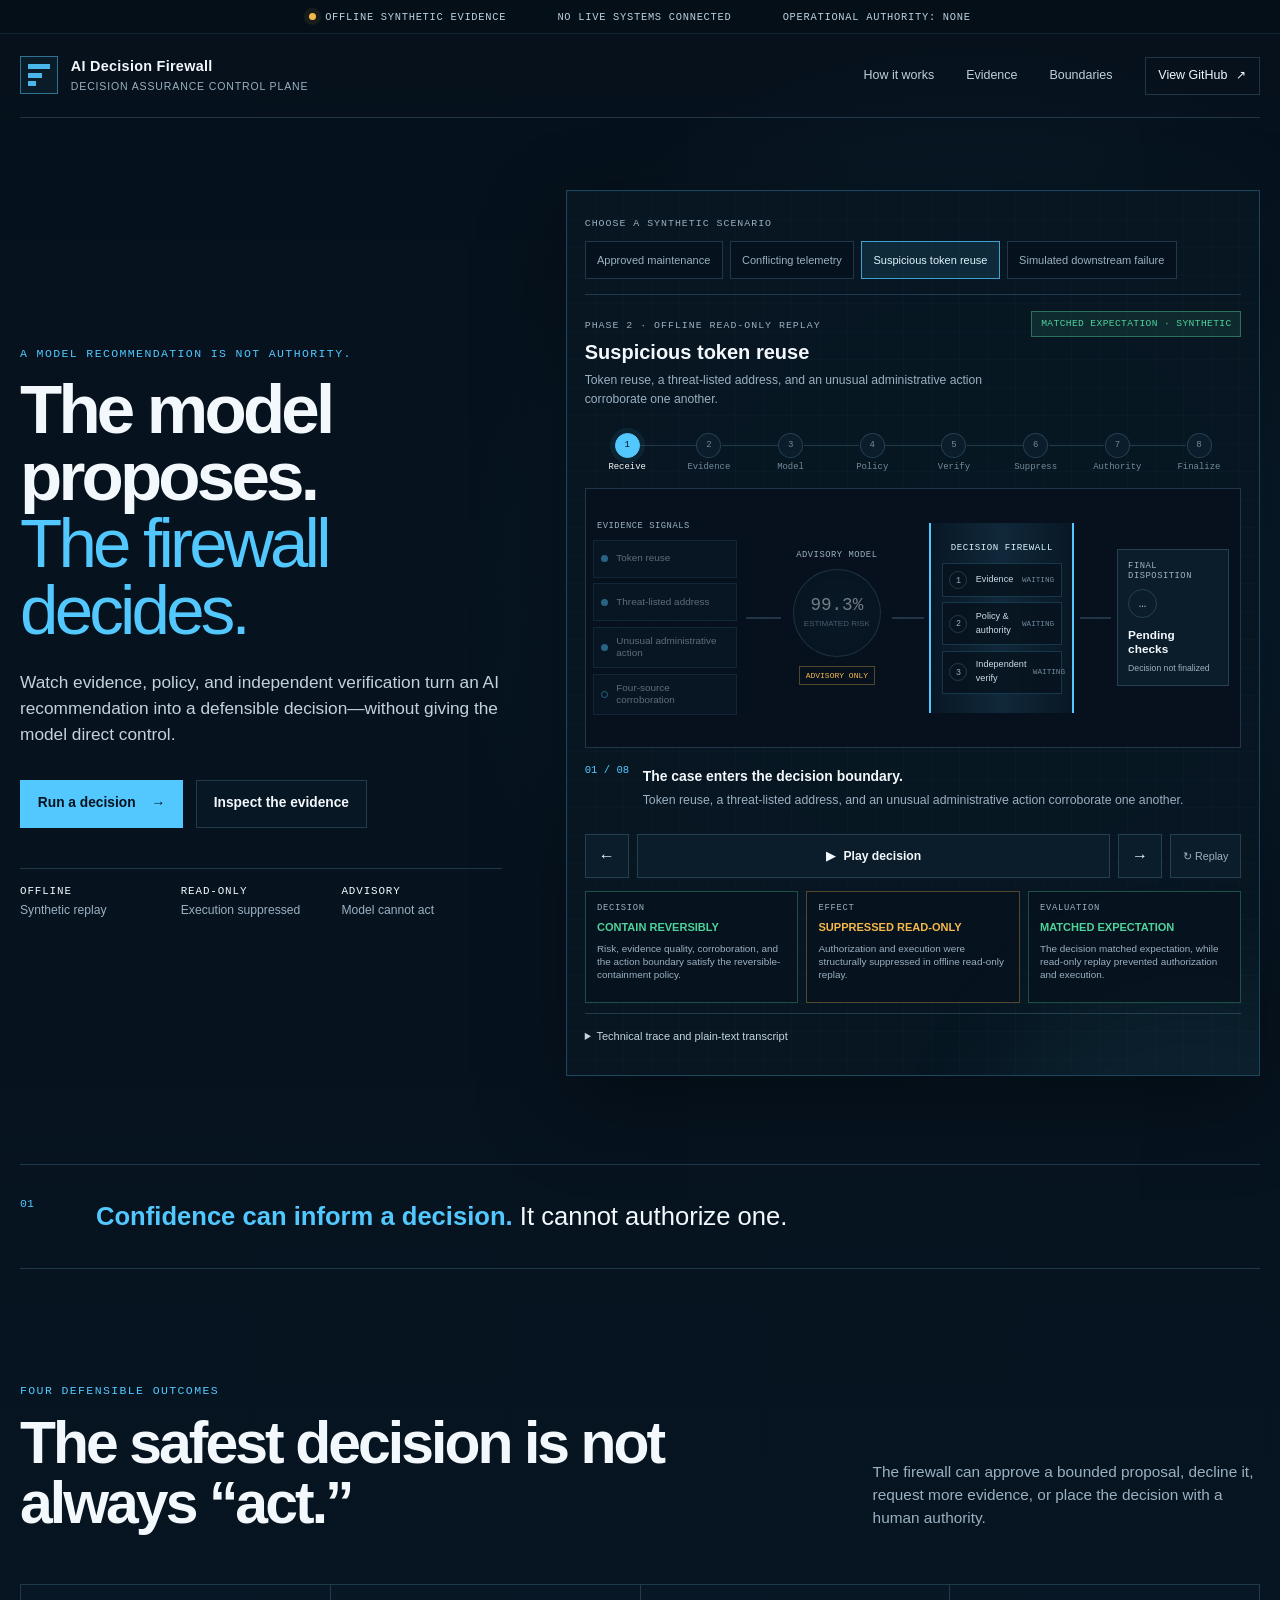
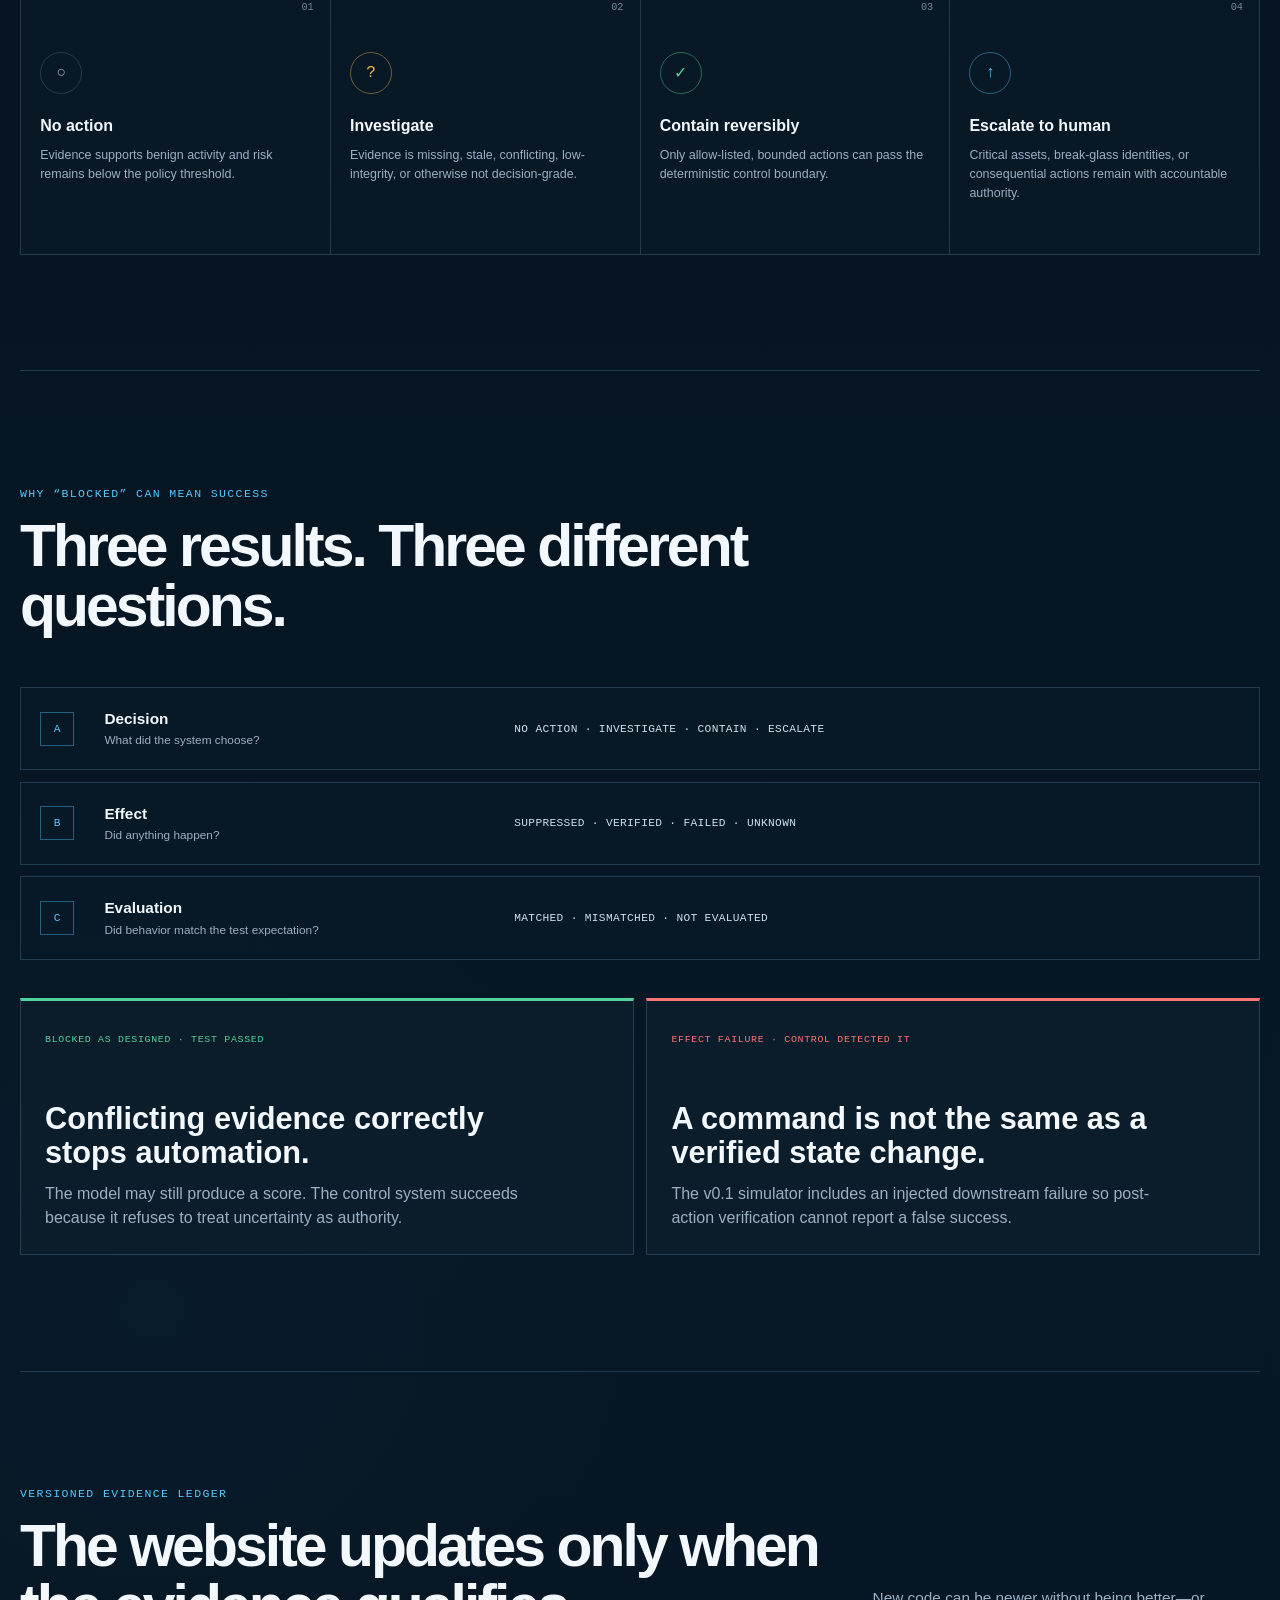
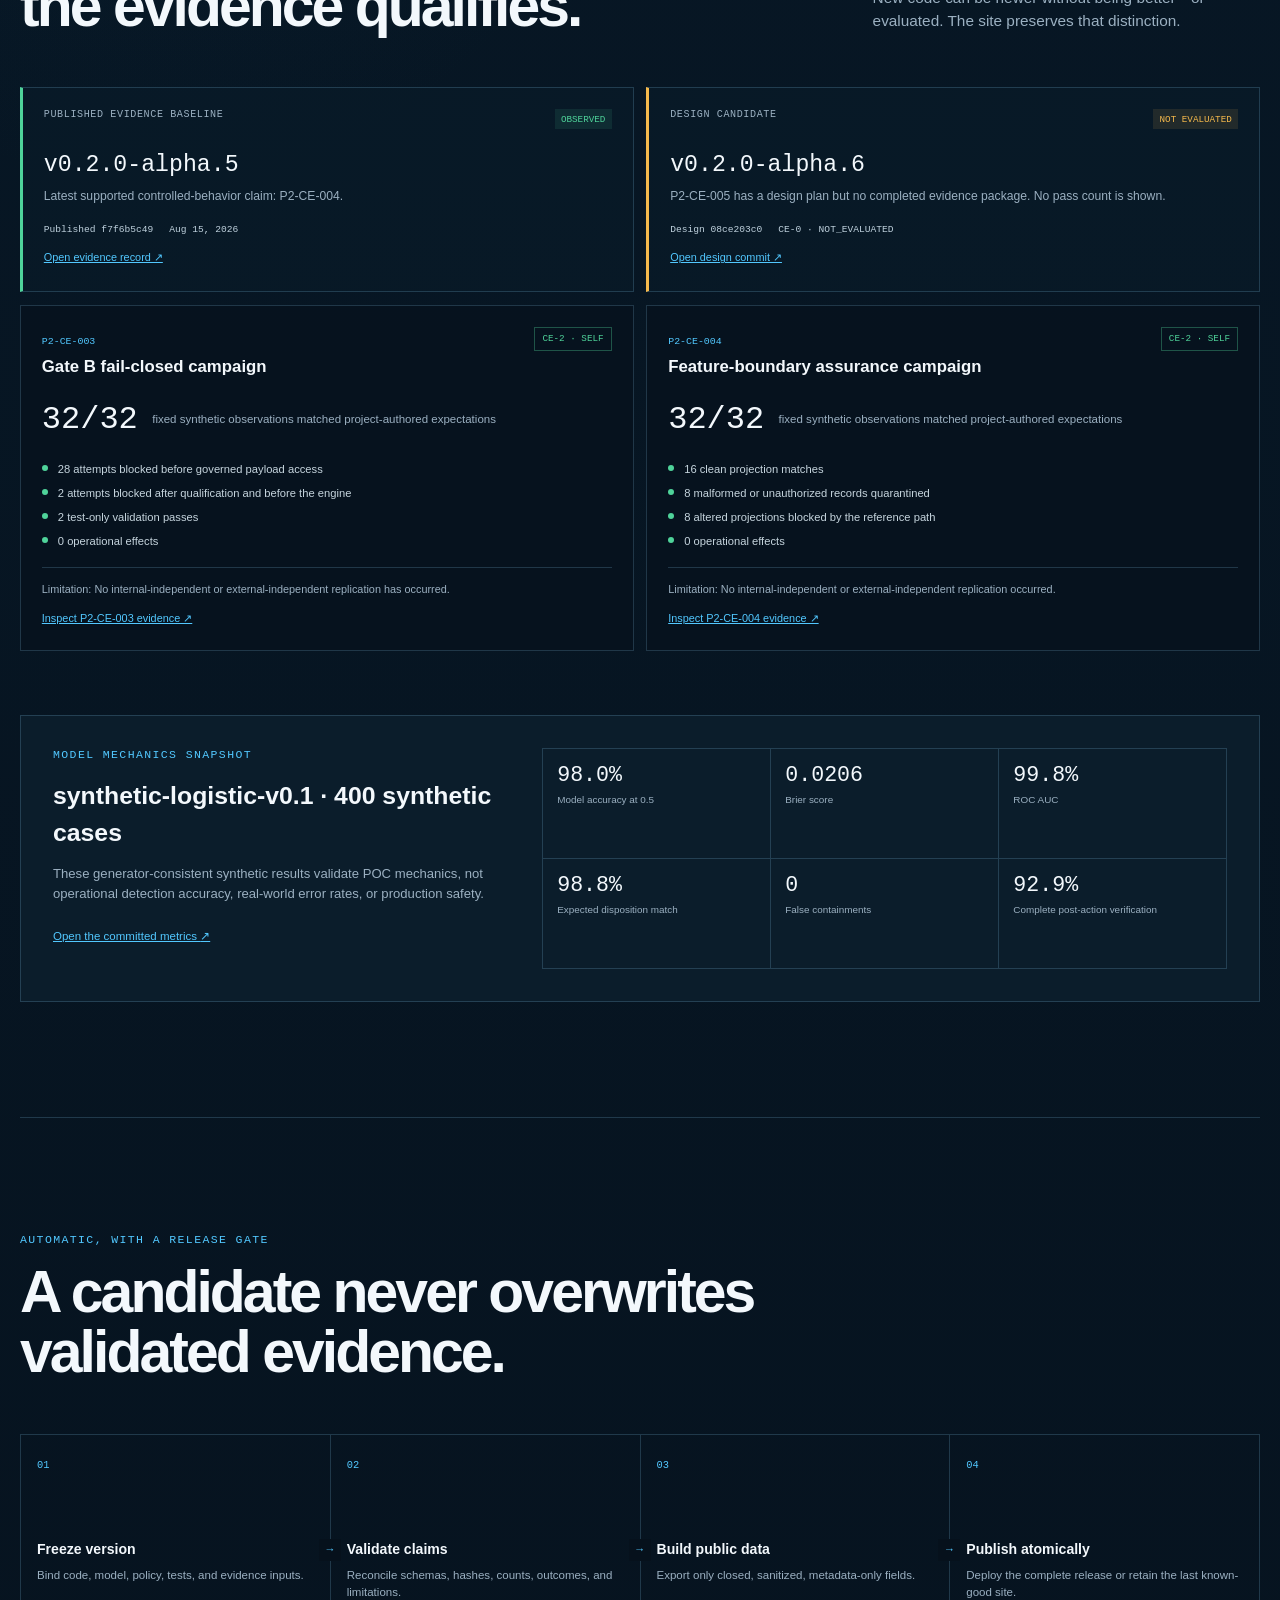
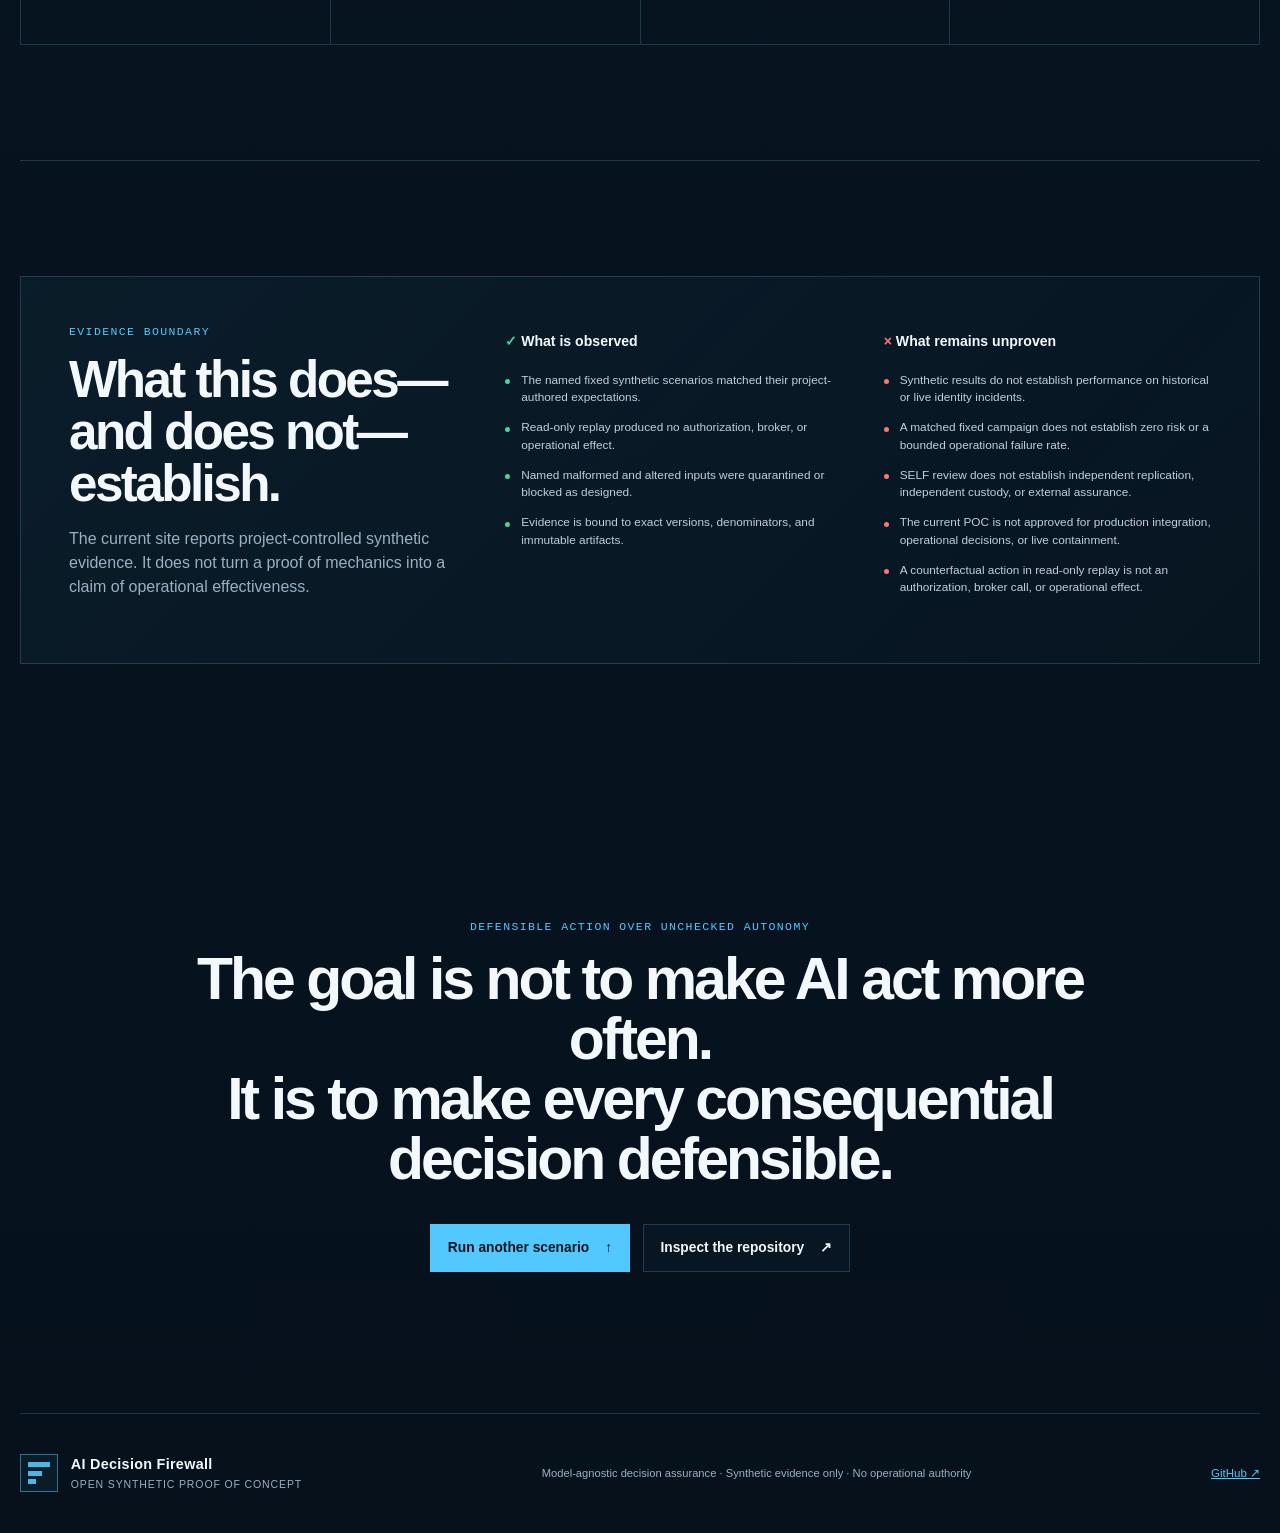
==== site/index.html @ a55b3681 "Deploy evidence-gated decision website" ====
<!doctype html>
<html lang="en">
  <head>
    <meta charset="utf-8" />
    <meta name="viewport" content="width=device-width, initial-scale=1" />
    <meta name="theme-color" content="#06111c" />
    <meta name="referrer" content="no-referrer" />
    <meta
      http-equiv="Content-Security-Policy"
      content="default-src 'self'; base-uri 'none'; connect-src 'self'; font-src 'self'; form-action 'none'; img-src 'self' data:; object-src 'none'; script-src 'self'; style-src 'self'"
    />
    <meta
      name="description"
      content="Watch the AI Decision Firewall turn advisory model output into evidence-bound, policy-controlled decisions."
    />
    <meta property="og:type" content="website" />
    <meta property="og:site_name" content="AI Decision Firewall" />
    <meta property="og:title" content="AI Decision Firewall — The model proposes. The firewall decides." />
    <meta
      property="og:description"
      content="An evidence-driven demonstration of decision assurance, abstention, authorization boundaries, and verified effects."
    />
    <meta property="og:image" content="https://redxking.github.io/ai-decision-firewall/assets/og.png" />
    <meta property="og:image:alt" content="AI Decision Firewall evidence paths passing through a three-layer decision checkpoint" />
    <meta name="twitter:card" content="summary_large_image" />
    <meta name="twitter:title" content="AI Decision Firewall — The model proposes. The firewall decides." />
    <meta
      name="twitter:description"
      content="See why a confident recommendation is not the same as authorized, verified action."
    />
    <meta name="twitter:image" content="https://redxking.github.io/ai-decision-firewall/assets/og.png" />
    <title>AI Decision Firewall — Decision assurance, made visible</title>
    <link rel="icon" href="data:image/svg+xml,%3Csvg xmlns='http://www.w3.org/2000/svg' viewBox='0 0 64 64'%3E%3Crect width='64' height='64' rx='8' fill='%2306111c'/%3E%3Cpath d='M16 16h32v7H16zm0 13h24v7H16zm0 13h15v7H16z' fill='%2352c8ff'/%3E%3C/svg%3E" />
    <link rel="stylesheet" href="./styles.css" />
    <script src="./app.js" defer></script>
  </head>
  <body>
    <a class="skip-link" href="#decision-demo">Skip to the decision demonstration</a>

    <div class="scope-strip" role="note">
      <span><i aria-hidden="true"></i> Offline synthetic evidence</span>
      <span>No live systems connected</span>
      <span>Operational authority: none</span>
    </div>

    <header class="site-header">
      <a class="brand" href="#top" aria-label="AI Decision Firewall home">
        <span class="brand-mark" aria-hidden="true"><i></i><i></i><i></i></span>
        <span><strong>AI Decision Firewall</strong><small>Decision assurance control plane</small></span>
      </a>
      <nav aria-label="Primary navigation">
        <a href="#how-it-works">How it works</a>
        <a href="#evidence">Evidence</a>
        <a href="#boundaries">Boundaries</a>
        <a class="nav-github" href="https://github.com/redxking/ai-decision-firewall">View GitHub <span aria-hidden="true">↗</span></a>
      </nav>
    </header>

    <main id="top">
      <section class="hero" aria-labelledby="hero-title">
        <div class="hero-copy">
          <p class="eyebrow">A model recommendation is not authority.</p>
          <h1 id="hero-title">The model proposes.<br /><em>The firewall decides.</em></h1>
          <p class="hero-lede">
            Watch evidence, policy, and independent verification turn an AI recommendation into a
            defensible decision—without giving the model direct control.
          </p>
          <div class="hero-actions">
            <a class="button button-primary" href="#decision-demo">Run a decision <span aria-hidden="true">→</span></a>
            <a class="button button-secondary" href="#evidence">Inspect the evidence</a>
          </div>
          <ul class="boundary-list" aria-label="Current system boundary">
            <li><strong>Offline</strong><span>Synthetic replay</span></li>
            <li><strong>Read-only</strong><span>Execution suppressed</span></li>
            <li><strong>Advisory</strong><span>Model cannot act</span></li>
          </ul>
        </div>

        <div class="player-shell" id="decision-demo" aria-labelledby="player-title" tabindex="-1">
          <div class="player-loading" data-player-loading>
            <span aria-hidden="true"></span>
            <p>Loading the validated public evidence bundle…</p>
          </div>
          <div class="player-content" data-player-content hidden>
            <div class="scenario-selector-wrap">
              <span class="micro-label">Choose a synthetic scenario</span>
              <div class="scenario-selector" data-scenario-selector role="radiogroup" aria-label="Synthetic scenarios"></div>
            </div>

            <div class="player-topline">
              <div>
                <span class="micro-label" data-scenario-phase></span>
                <h2 id="player-title" data-scenario-title></h2>
                <p data-scenario-summary></p>
              </div>
              <span class="status-chip" data-scenario-status></span>
            </div>

            <div class="stage-rail" data-stage-rail aria-label="Decision stages"></div>

            <div class="decision-scene" data-decision-scene>
              <div class="scene-column evidence-column">
                <span class="scene-heading">Evidence signals</span>
                <div class="signal-stack" data-signal-stack></div>
              </div>

              <div class="flow-line" aria-hidden="true"><span></span></div>

              <div class="scene-column model-column">
                <span class="scene-heading">Advisory model</span>
                <div class="risk-dial" data-risk-dial>
                  <strong data-risk-value>—</strong>
                  <span>Estimated risk</span>
                </div>
                <span class="advisory-tag">Advisory only</span>
              </div>

              <div class="flow-line gate-line" aria-hidden="true"><span></span></div>

              <div class="firewall-gate" aria-label="Decision firewall checkpoint">
                <span class="gate-title">Decision firewall</span>
                <div data-gate="evidence"><i aria-hidden="true">1</i><span>Evidence</span><b>Waiting</b></div>
                <div data-gate="policy"><i aria-hidden="true">2</i><span>Policy &amp; authority</span><b>Waiting</b></div>
                <div data-gate="verify"><i aria-hidden="true">3</i><span>Independent verify</span><b>Waiting</b></div>
              </div>

              <div class="flow-line outcome-line" aria-hidden="true"><span></span></div>

              <div class="scene-column outcome-column">
                <span class="scene-heading">Final disposition</span>
                <span class="outcome-symbol" data-outcome-symbol aria-hidden="true">…</span>
                <strong data-outcome-label>Pending checks</strong>
                <small data-outcome-mode>Decision not finalized</small>
              </div>
            </div>

            <div class="narration" aria-live="polite" aria-atomic="true">
              <span class="narration-step" data-narration-step></span>
              <div>
                <strong data-narration-title></strong>
                <p data-narration-body></p>
              </div>
            </div>

            <div class="player-controls">
              <button type="button" class="icon-button" data-action="previous" aria-label="Previous step">←</button>
              <button type="button" class="play-button" data-action="play" aria-pressed="false">
                <span data-play-icon aria-hidden="true">▶</span><span data-play-label>Play decision</span>
              </button>
              <button type="button" class="icon-button" data-action="next" aria-label="Next step">→</button>
              <button type="button" class="replay-button" data-action="replay">↻ Replay</button>
            </div>

            <div class="result-triad" aria-label="Decision, effect, and evaluation results">
              <article data-result="decision"><span>Decision</span><strong></strong><p></p></article>
              <article data-result="effect"><span>Effect</span><strong></strong><p></p></article>
              <article data-result="evaluation"><span>Evaluation</span><strong></strong><p></p></article>
            </div>

            <details class="technical-trace">
              <summary>Technical trace and plain-text transcript</summary>
              <div class="trace-grid">
                <div>
                  <span class="micro-label">Policy rule</span>
                  <code data-policy-rule></code>
                  <span class="micro-label trace-label">Proposed actions</span>
                  <p data-counterfactual-actions></p>
                </div>
                <div>
                  <span class="micro-label">Evidence source</span>
                  <a data-scenario-source href="">Open immutable artifact <span aria-hidden="true">↗</span></a>
                  <span class="micro-label trace-label">Execution boundary</span>
                  <p data-execution-boundary></p>
                </div>
              </div>
              <ol class="transcript" data-transcript></ol>
            </details>
          </div>
        </div>
      </section>

      <section class="principle" aria-label="Core operating principle">
        <span>01</span>
        <p><strong>Confidence can inform a decision.</strong> It cannot authorize one.</p>
      </section>

      <section class="section outcomes-section" id="how-it-works" aria-labelledby="outcomes-title">
        <div class="section-heading">
          <div>
            <p class="eyebrow">Four defensible outcomes</p>
            <h2 id="outcomes-title">The safest decision is not always “act.”</h2>
          </div>
          <p>The firewall can approve a bounded proposal, decline it, request more evidence, or place the decision with a human authority.</p>
        </div>
        <div class="outcome-grid">
          <article><span class="card-index">01</span><i class="outcome-card-icon" aria-hidden="true">○</i><h3>No action</h3><p>Evidence supports benign activity and risk remains below the policy threshold.</p></article>
          <article><span class="card-index">02</span><i class="outcome-card-icon icon-investigate" aria-hidden="true">?</i><h3>Investigate</h3><p>Evidence is missing, stale, conflicting, low-integrity, or otherwise not decision-grade.</p></article>
          <article><span class="card-index">03</span><i class="outcome-card-icon icon-contain" aria-hidden="true">✓</i><h3>Contain reversibly</h3><p>Only allow-listed, bounded actions can pass the deterministic control boundary.</p></article>
          <article><span class="card-index">04</span><i class="outcome-card-icon icon-escalate" aria-hidden="true">↑</i><h3>Escalate to human</h3><p>Critical assets, break-glass identities, or consequential actions remain with accountable authority.</p></article>
        </div>
      </section>

      <section class="section semantics-section" aria-labelledby="semantics-title">
        <div class="section-heading compact">
          <div>
            <p class="eyebrow">Why “blocked” can mean success</p>
            <h2 id="semantics-title">Three results. Three different questions.</h2>
          </div>
        </div>
        <div class="semantics-grid">
          <article class="semantic-card">
            <span class="semantic-number">A</span>
            <div><h3>Decision</h3><p>What did the system choose?</p></div>
            <strong>No action · Investigate · Contain · Escalate</strong>
          </article>
          <article class="semantic-card">
            <span class="semantic-number">B</span>
            <div><h3>Effect</h3><p>Did anything happen?</p></div>
            <strong>Suppressed · Verified · Failed · Unknown</strong>
          </article>
          <article class="semantic-card">
            <span class="semantic-number">C</span>
            <div><h3>Evaluation</h3><p>Did behavior match the test expectation?</p></div>
            <strong>Matched · Mismatched · Not evaluated</strong>
          </article>
        </div>
        <div class="contrast-grid">
          <article class="contrast-card safe">
            <span class="contrast-label">Blocked as designed · Test passed</span>
            <h3>Conflicting evidence correctly stops automation.</h3>
            <p>The model may still produce a score. The control system succeeds because it refuses to treat uncertainty as authority.</p>
          </article>
          <article class="contrast-card failed">
            <span class="contrast-label">Effect failure · Control detected it</span>
            <h3>A command is not the same as a verified state change.</h3>
            <p>The v0.1 simulator includes an injected downstream failure so post-action verification cannot report a false success.</p>
          </article>
        </div>
      </section>

      <section class="section evidence-section" id="evidence" aria-labelledby="evidence-title">
        <div class="section-heading">
          <div>
            <p class="eyebrow">Versioned evidence ledger</p>
            <h2 id="evidence-title">The website updates only when the evidence qualifies.</h2>
          </div>
          <p>New code can be newer without being better—or evaluated. The site preserves that distinction.</p>
        </div>

        <div class="version-ledger" data-version-ledger aria-live="polite"></div>
        <div class="claim-grid" data-claim-grid></div>

        <div class="model-snapshot" data-model-snapshot>
          <div class="snapshot-copy">
            <p class="eyebrow">Model mechanics snapshot</p>
            <h3 data-model-label></h3>
            <p data-model-interpretation></p>
            <a data-model-source href="">Open the committed metrics <span aria-hidden="true">↗</span></a>
          </div>
          <div class="metric-grid" data-metric-grid></div>
        </div>
      </section>

      <section class="section release-section" aria-labelledby="release-title">
        <div class="section-heading compact">
          <div>
            <p class="eyebrow">Automatic, with a release gate</p>
            <h2 id="release-title">A candidate never overwrites validated evidence.</h2>
          </div>
        </div>
        <ol class="release-flow">
          <li><span>01</span><strong>Freeze version</strong><p>Bind code, model, policy, tests, and evidence inputs.</p></li>
          <li><span>02</span><strong>Validate claims</strong><p>Reconcile schemas, hashes, counts, outcomes, and limitations.</p></li>
          <li><span>03</span><strong>Build public data</strong><p>Export only closed, sanitized, metadata-only fields.</p></li>
          <li><span>04</span><strong>Publish atomically</strong><p>Deploy the complete release or retain the last known-good site.</p></li>
        </ol>
      </section>

      <section class="section boundary-section" id="boundaries" aria-labelledby="boundaries-title">
        <div class="boundary-panel">
          <div>
            <p class="eyebrow">Evidence boundary</p>
            <h2 id="boundaries-title">What this does—and does not—establish.</h2>
            <p class="boundary-intro">The current site reports project-controlled synthetic evidence. It does not turn a proof of mechanics into a claim of operational effectiveness.</p>
          </div>
          <div class="proves-column">
            <h3><span aria-hidden="true">✓</span> What is observed</h3>
            <ul>
              <li>The named fixed synthetic scenarios matched their project-authored expectations.</li>
              <li>Read-only replay produced no authorization, broker, or operational effect.</li>
              <li>Named malformed and altered inputs were quarantined or blocked as designed.</li>
              <li>Evidence is bound to exact versions, denominators, and immutable artifacts.</li>
            </ul>
          </div>
          <div class="not-proves-column">
            <h3><span aria-hidden="true">×</span> What remains unproven</h3>
            <ul data-non-inferences></ul>
          </div>
        </div>
      </section>

      <section class="closing-section" aria-labelledby="closing-title">
        <p class="eyebrow">Defensible action over unchecked autonomy</p>
        <h2 id="closing-title">The goal is not to make AI act more often.<br />It is to make every consequential decision defensible.</h2>
        <div>
          <a class="button button-primary" href="#decision-demo">Run another scenario <span aria-hidden="true">↑</span></a>
          <a class="button button-secondary" href="https://github.com/redxking/ai-decision-firewall">Inspect the repository <span aria-hidden="true">↗</span></a>
        </div>
      </section>
    </main>

    <footer>
      <a class="brand footer-brand" href="#top">
        <span class="brand-mark" aria-hidden="true"><i></i><i></i><i></i></span>
        <span><strong>AI Decision Firewall</strong><small>Open synthetic proof of concept</small></span>
      </a>
      <p>Model-agnostic decision assurance · Synthetic evidence only · No operational authority</p>
      <a href="https://github.com/redxking/ai-decision-firewall">GitHub <span aria-hidden="true">↗</span></a>
    </footer>
  </body>
</html>
---- site/styles.css ----
:root {
  color-scheme: dark;
  --bg: #06111c;
  --bg-deep: #030b12;
  --surface: #0b1d2b;
  --surface-2: #0e2435;
  --raised: #102a3e;
  --text: #f3f8fc;
  --muted: #9bb0c1;
  --muted-2: #71899b;
  --cyan: #52c8ff;
  --cyan-soft: rgba(82, 200, 255, 0.1);
  --green: #4fd39a;
  --green-soft: rgba(79, 211, 154, 0.1);
  --amber: #f5b94c;
  --amber-soft: rgba(245, 185, 76, 0.11);
  --red: #ff7474;
  --red-soft: rgba(255, 116, 116, 0.1);
  --line: rgba(122, 188, 224, 0.22);
  --line-strong: rgba(122, 188, 224, 0.38);
  --sans: Inter, ui-sans-serif, -apple-system, BlinkMacSystemFont, "Segoe UI", sans-serif;
  --mono: "SFMono-Regular", Consolas, "Liberation Mono", monospace;
  --content: min(1240px, calc(100% - 2.5rem));
}

* { box-sizing: border-box; }
html { scroll-behavior: smooth; }
body {
  margin: 0;
  min-width: 320px;
  color: var(--text);
  background:
    radial-gradient(circle at 76% 9%, rgba(35, 139, 189, 0.16), transparent 33rem),
    radial-gradient(circle at 12% 46%, rgba(18, 75, 105, 0.08), transparent 30rem),
    linear-gradient(180deg, #06111c 0%, #071725 44%, #06111c 100%);
  font-family: var(--sans);
  line-height: 1.5;
  -webkit-font-smoothing: antialiased;
}
a { color: inherit; }
button, a { -webkit-tap-highlight-color: transparent; }
button { font: inherit; }
[hidden] { display: none !important; }

.skip-link {
  position: fixed;
  left: 1rem;
  top: -5rem;
  z-index: 100;
  padding: 0.8rem 1rem;
  color: var(--bg);
  background: var(--text);
}
.skip-link:focus { top: 1rem; }

.scope-strip {
  min-height: 34px;
  display: flex;
  align-items: center;
  justify-content: center;
  gap: clamp(1rem, 4vw, 3.5rem);
  padding: 0.45rem 1rem;
  color: #bad0df;
  border-bottom: 1px solid rgba(82, 200, 255, 0.13);
  background: rgba(4, 15, 24, 0.82);
  font: 0.65rem var(--mono);
  letter-spacing: 0.07em;
  text-transform: uppercase;
}
.scope-strip span { display: inline-flex; align-items: center; gap: 0.55rem; }
.scope-strip i {
  width: 7px;
  height: 7px;
  border-radius: 50%;
  background: var(--amber);
  box-shadow: 0 0 0 5px rgba(245, 185, 76, 0.08);
}

.site-header {
  width: var(--content);
  min-height: 84px;
  margin: 0 auto;
  display: flex;
  align-items: center;
  justify-content: space-between;
  gap: 2rem;
  border-bottom: 1px solid var(--line);
}
.brand { display: inline-flex; align-items: center; gap: 0.8rem; text-decoration: none; }
.brand-mark {
  width: 38px;
  height: 38px;
  display: grid;
  gap: 3px;
  padding: 7px;
  border: 1px solid rgba(82, 200, 255, 0.5);
  background: rgba(82, 200, 255, 0.06);
}
.brand-mark i { display: block; height: 5px; background: var(--cyan); opacity: 0.9; }
.brand-mark i:nth-child(2) { width: 65%; }
.brand-mark i:nth-child(3) { width: 38%; }
.brand strong, .brand small { display: block; }
.brand strong { font-size: 0.9rem; letter-spacing: 0.02em; }
.brand small {
  margin-top: 0.1rem;
  color: var(--muted);
  font-size: 0.66rem;
  letter-spacing: 0.08em;
  text-transform: uppercase;
}
.site-header nav { display: flex; align-items: center; gap: clamp(1rem, 2.5vw, 2rem); }
.site-header nav a {
  color: #bfd0db;
  font-size: 0.78rem;
  text-decoration: none;
  transition: color 160ms ease;
}
.site-header nav a:hover { color: var(--text); }
.site-header .nav-github {
  min-height: 38px;
  display: inline-flex;
  align-items: center;
  gap: 0.55rem;
  padding: 0 0.8rem;
  color: var(--text);
  border: 1px solid var(--line);
}

.hero {
  width: var(--content);
  min-height: calc(100vh - 118px);
  margin: 0 auto;
  display: grid;
  grid-template-columns: minmax(360px, 0.82fr) minmax(610px, 1.18fr);
  gap: clamp(2.5rem, 5vw, 6rem);
  align-items: center;
  padding: 4.5rem 0 5.5rem;
}
.hero-copy { position: relative; z-index: 2; }
.eyebrow {
  margin: 0 0 1rem;
  color: var(--cyan);
  font: 0.72rem var(--mono);
  letter-spacing: 0.12em;
  text-transform: uppercase;
}
h1 {
  max-width: 760px;
  margin: 0;
  font-size: clamp(3rem, 5.4vw, 5.55rem);
  font-weight: 650;
  letter-spacing: -0.055em;
  line-height: 0.97;
}
h1 em { color: var(--cyan); font-style: normal; font-weight: 500; }
.hero-lede {
  max-width: 610px;
  margin: 1.6rem 0 0;
  color: #c4d2dc;
  font-size: clamp(1rem, 1.35vw, 1.2rem);
}
.hero-actions { display: flex; flex-wrap: wrap; gap: 0.8rem; margin: 2rem 0 2.5rem; }
.button {
  min-height: 48px;
  display: inline-flex;
  align-items: center;
  justify-content: center;
  gap: 1rem;
  padding: 0.8rem 1.05rem;
  border: 1px solid transparent;
  font-size: 0.86rem;
  font-weight: 750;
  text-decoration: none;
  transition: background 160ms ease, border-color 160ms ease, transform 160ms ease;
}
.button:hover { transform: translateY(-1px); }
.button-primary { color: #04131e; background: var(--cyan); }
.button-primary:hover { background: #8ad9ff; }
.button-secondary { border-color: var(--line); background: rgba(11, 29, 43, 0.5); }
.button-secondary:hover { border-color: rgba(82, 200, 255, 0.55); }
.boundary-list {
  max-width: 610px;
  display: grid;
  grid-template-columns: repeat(3, 1fr);
  margin: 0;
  padding: 0;
  list-style: none;
  border-top: 1px solid var(--line);
}
.boundary-list li { padding: 1rem 1rem 0 0; }
.boundary-list strong, .boundary-list span { display: block; }
.boundary-list strong {
  color: var(--text);
  font: 0.68rem var(--mono);
  letter-spacing: 0.08em;
  text-transform: uppercase;
}
.boundary-list span { margin-top: 0.25rem; color: var(--muted); font-size: 0.76rem; }

.player-shell {
  position: relative;
  min-width: 0;
  padding: 1.1rem;
  overflow: hidden;
  border: 1px solid rgba(82, 200, 255, 0.27);
  background: rgba(7, 22, 34, 0.91);
  box-shadow: 0 28px 80px rgba(0, 0, 0, 0.38);
}
.player-shell::before {
  content: "";
  position: absolute;
  inset: 0;
  pointer-events: none;
  background:
    linear-gradient(rgba(82, 200, 255, 0.025) 1px, transparent 1px),
    linear-gradient(90deg, rgba(82, 200, 255, 0.025) 1px, transparent 1px);
  background-size: 28px 28px;
}
.player-shell::after {
  content: "";
  position: absolute;
  right: -20%;
  bottom: -35%;
  width: 60%;
  aspect-ratio: 1;
  pointer-events: none;
  border-radius: 50%;
  background: rgba(82, 200, 255, 0.06);
  filter: blur(55px);
}
.player-loading, .player-content { position: relative; z-index: 1; }
.player-loading { min-height: 620px; display: grid; place-items: center; align-content: center; gap: 1rem; color: var(--muted); }
.player-loading span {
  width: 44px;
  height: 44px;
  border: 2px solid var(--line);
  border-top-color: var(--cyan);
  border-radius: 50%;
  animation: spin 850ms linear infinite;
}
.player-loading.is-error { color: #ffd3d3; }
.player-loading.is-error span { border-color: var(--red); animation: none; }
@keyframes spin { to { transform: rotate(360deg); } }

.scenario-selector-wrap { padding-bottom: 0.9rem; border-bottom: 1px solid var(--line); }
.micro-label {
  color: var(--muted);
  font: 0.62rem var(--mono);
  letter-spacing: 0.1em;
  text-transform: uppercase;
}
.scenario-selector {
  display: flex;
  gap: 0.45rem;
  margin-top: 0.55rem;
  overflow-x: auto;
  scrollbar-color: var(--line-strong) transparent;
}
.scenario-selector button {
  min-height: 38px;
  flex: 0 0 auto;
  padding: 0.55rem 0.7rem;
  color: var(--muted);
  border: 1px solid var(--line);
  background: rgba(6, 17, 28, 0.66);
  font-size: 0.69rem;
  cursor: pointer;
}
.scenario-selector button[aria-checked="true"] {
  color: #dff5ff;
  border-color: rgba(82, 200, 255, 0.75);
  background: var(--cyan-soft);
}
.player-topline {
  display: flex;
  justify-content: space-between;
  gap: 1.2rem;
  align-items: flex-start;
  padding: 1rem 0 0.8rem;
}
.player-topline h2 { margin: 0.12rem 0 0; font-size: 1.25rem; }
.player-topline p { max-width: 470px; margin: 0.3rem 0 0; color: var(--muted); font-size: 0.76rem; }
.status-chip {
  flex: 0 0 auto;
  padding: 0.4rem 0.55rem;
  border: 1px solid;
  font: 0.6rem var(--mono);
  letter-spacing: 0.04em;
  text-transform: uppercase;
  white-space: nowrap;
}
.status-chip.status-observed { color: var(--green); border-color: rgba(79, 211, 154, 0.42); background: var(--green-soft); }
.status-chip.status-failure { color: var(--red); border-color: rgba(255, 116, 116, 0.42); background: var(--red-soft); }

.stage-rail {
  display: flex;
  align-items: flex-start;
  gap: 0;
  padding: 0.75rem 0.1rem 1rem;
  overflow-x: auto;
}
.stage-rail button {
  position: relative;
  min-width: 52px;
  flex: 1 0 52px;
  display: grid;
  place-items: center;
  gap: 0.25rem;
  padding: 0;
  color: var(--muted-2);
  border: 0;
  background: transparent;
  font: 0.56rem var(--mono);
  cursor: pointer;
}
.stage-rail button:not(:last-child)::after {
  content: "";
  position: absolute;
  left: calc(50% + 13px);
  right: calc(-50% + 13px);
  top: 12px;
  height: 1px;
  background: var(--line);
}
.stage-rail button i {
  position: relative;
  z-index: 1;
  width: 25px;
  height: 25px;
  display: grid;
  place-items: center;
  border: 1px solid var(--line);
  border-radius: 50%;
  background: var(--surface);
  font-style: normal;
}
.stage-rail button.is-complete { color: var(--green); }
.stage-rail button.is-complete i { border-color: var(--green); }
.stage-rail button.is-complete:not(:last-child)::after { background: rgba(79, 211, 154, 0.56); }
.stage-rail button.is-active { color: var(--text); }
.stage-rail button.is-active i {
  color: #04131e;
  border-color: var(--cyan);
  background: var(--cyan);
  box-shadow: 0 0 0 5px rgba(82, 200, 255, 0.08);
}
.stage-rail button span { max-width: 70px; overflow: hidden; text-overflow: ellipsis; white-space: nowrap; }

.decision-scene {
  min-height: 260px;
  display: grid;
  grid-template-columns: minmax(115px, 1.15fr) 0.28fr minmax(90px, 0.8fr) 0.25fr minmax(145px, 1.05fr) 0.25fr minmax(100px, 0.9fr);
  gap: 0.35rem;
  align-items: center;
  padding: 1rem 0.7rem;
  border: 1px solid var(--line);
  background: rgba(6, 17, 28, 0.76);
}
.scene-column { min-width: 0; }
.scene-heading {
  display: block;
  margin-bottom: 0.55rem;
  color: var(--muted);
  font: 0.55rem var(--mono);
  letter-spacing: 0.06em;
  text-transform: uppercase;
}
.signal-stack { display: grid; gap: 0.35rem; }
.signal-card {
  min-height: 38px;
  display: grid;
  grid-template-columns: 8px 1fr;
  gap: 0.45rem;
  align-items: center;
  padding: 0.45rem;
  border: 1px solid var(--line);
  background: var(--surface);
  color: #cbd9e2;
  font-size: 0.62rem;
  line-height: 1.25;
  transition: opacity 220ms ease, transform 220ms ease, border-color 220ms ease;
}
.signal-card i { width: 7px; height: 7px; display: block; border-radius: 50%; background: var(--cyan); }
.signal-card[data-stance="BENIGN"] i { background: var(--green); }
.signal-card[data-stance="CONFLICTING"] i { background: var(--amber); }
.signal-card[data-stance="CONTROL"] i { border: 1px solid var(--cyan); background: transparent; }
.decision-scene:not(.stage-evidence):not(.stage-model):not(.stage-policy):not(.stage-verify):not(.stage-result) .signal-card { opacity: 0.45; transform: translateX(-4px); }
.decision-scene.stage-evidence .signal-card,
.decision-scene.stage-model .signal-card,
.decision-scene.stage-policy .signal-card,
.decision-scene.stage-verify .signal-card,
.decision-scene.stage-result .signal-card { border-color: rgba(82, 200, 255, 0.38); }

.flow-line { height: 2px; overflow: hidden; background: var(--line); }
.flow-line span { display: block; width: 38%; height: 100%; background: var(--cyan); box-shadow: 0 0 10px var(--cyan); opacity: 0; }
.decision-scene.stage-evidence .flow-line:first-of-type span,
.decision-scene.stage-model .flow-line:first-of-type span,
.decision-scene.stage-policy .flow-line:first-of-type span,
.decision-scene.stage-verify .flow-line:first-of-type span,
.decision-scene.stage-result .flow-line:first-of-type span { opacity: 1; animation: signal 1.5s ease-in-out infinite; }
.decision-scene.stage-policy .gate-line span,
.decision-scene.stage-verify .gate-line span,
.decision-scene.stage-result .gate-line span { opacity: 1; animation: signal 1.5s ease-in-out infinite; }
.decision-scene.stage-result:not(.effect-failed) .outcome-line span { opacity: 1; animation: signal 1.5s ease-in-out infinite; background: var(--green); }
.decision-scene.effect-failed .outcome-line span { opacity: 1; background: var(--red); animation: none; }
@keyframes signal { from { transform: translateX(-115%); } to { transform: translateX(365%); } }

.model-column { text-align: center; }
.risk-dial {
  width: min(88px, 100%);
  aspect-ratio: 1;
  margin: 0 auto;
  display: grid;
  place-items: center;
  align-content: center;
  border: 1px solid var(--line-strong);
  border-radius: 50%;
  background: radial-gradient(circle, rgba(82, 200, 255, 0.1), rgba(82, 200, 255, 0.02));
  opacity: 0.46;
  transition: opacity 220ms ease, box-shadow 220ms ease;
}
.stage-model .risk-dial, .stage-policy .risk-dial, .stage-verify .risk-dial, .stage-result .risk-dial { opacity: 1; box-shadow: 0 0 26px rgba(82, 200, 255, 0.09); }
.risk-dial strong { display: block; font: 1.1rem var(--mono); }
.risk-dial span { display: block; margin-top: 0.2rem; color: var(--muted); font-size: 0.5rem; text-transform: uppercase; }
.advisory-tag {
  display: inline-block;
  margin-top: 0.6rem;
  padding: 0.25rem 0.35rem;
  color: var(--amber);
  border: 1px solid rgba(245, 185, 76, 0.32);
  font: 0.5rem var(--mono);
  text-transform: uppercase;
}

.firewall-gate {
  min-height: 190px;
  display: flex;
  flex-direction: column;
  justify-content: center;
  gap: 0.35rem;
  padding: 0.65rem;
  border-left: 2px solid var(--cyan);
  border-right: 2px solid var(--cyan);
  background: linear-gradient(90deg, rgba(82, 200, 255, 0.03), rgba(82, 200, 255, 0.13), rgba(82, 200, 255, 0.03));
}
.gate-title {
  margin-bottom: 0.3rem;
  color: #d9f4ff;
  font: 0.57rem var(--mono);
  letter-spacing: 0.06em;
  text-align: center;
  text-transform: uppercase;
}
.firewall-gate > div {
  display: grid;
  grid-template-columns: 20px 1fr auto;
  gap: 0.4rem;
  align-items: center;
  padding: 0.42rem;
  border: 1px solid rgba(82, 200, 255, 0.2);
  background: rgba(6, 17, 28, 0.74);
}
.firewall-gate > div i {
  width: 18px;
  height: 18px;
  display: grid;
  place-items: center;
  color: var(--muted);
  border: 1px solid var(--line);
  border-radius: 50%;
  font: normal 0.52rem var(--mono);
}
.firewall-gate > div span { color: #cadce7; font-size: 0.57rem; }
.firewall-gate > div b { color: var(--muted-2); font: 0.48rem var(--mono); text-transform: uppercase; }
.firewall-gate > div.is-pass { border-color: rgba(79, 211, 154, 0.34); }
.firewall-gate > div.is-pass i { color: #041b11; border-color: var(--green); background: var(--green); }
.firewall-gate > div.is-pass b { color: var(--green); }
.firewall-gate > div.is-held { border-color: rgba(245, 185, 76, 0.38); }
.firewall-gate > div.is-held i, .firewall-gate > div.is-held b { color: var(--amber); }

.outcome-column {
  min-height: 130px;
  display: flex;
  flex-direction: column;
  justify-content: center;
  align-items: flex-start;
  padding: 0.65rem;
  border: 1px solid var(--line);
  background: var(--surface);
}
.outcome-symbol {
  width: 29px;
  height: 29px;
  display: grid;
  place-items: center;
  margin-bottom: 0.6rem;
  color: var(--muted);
  border: 1px solid var(--line);
  border-radius: 50%;
  font: 0.78rem var(--mono);
}
.stage-result:not(.effect-failed) .outcome-symbol { color: #03180f; border-color: var(--green); background: var(--green); }
.stage-result.effect-failed .outcome-symbol { color: #260606; border-color: var(--red); background: var(--red); }
.outcome-column strong { font-size: 0.74rem; line-height: 1.2; }
.outcome-column small { margin-top: 0.35rem; color: var(--muted); font-size: 0.54rem; }

.narration {
  min-height: 86px;
  display: grid;
  grid-template-columns: auto 1fr;
  gap: 0.85rem;
  align-items: start;
  padding: 1rem 0;
}
.narration-step { color: var(--cyan); font: 0.66rem var(--mono); }
.narration strong { font-size: 0.87rem; }
.narration p { margin: 0.22rem 0 0; color: var(--muted); font-size: 0.77rem; }
.player-controls { display: grid; grid-template-columns: 44px 1fr 44px auto; gap: 0.5rem; }
.icon-button, .play-button, .replay-button {
  min-height: 44px;
  color: var(--text);
  border: 1px solid var(--line);
  background: var(--surface);
  cursor: pointer;
}
.icon-button:hover, .play-button:hover, .replay-button:hover { border-color: rgba(82, 200, 255, 0.62); }
.play-button { display: inline-flex; align-items: center; justify-content: center; gap: 0.55rem; font-size: 0.76rem; font-weight: 750; }
.replay-button { padding: 0 0.75rem; color: var(--muted); font-size: 0.67rem; }

.result-triad { display: grid; grid-template-columns: repeat(3, 1fr); gap: 0.5rem; margin-top: 0.8rem; }
.result-triad article { min-height: 112px; padding: 0.7rem; border: 1px solid var(--line); background: rgba(6, 17, 28, 0.7); }
.result-triad article > span { display: block; color: var(--muted); font: 0.55rem var(--mono); letter-spacing: 0.08em; text-transform: uppercase; }
.result-triad article strong { display: block; margin-top: 0.42rem; font-size: 0.69rem; text-transform: uppercase; }
.result-triad article p { margin: 0.35rem 0 0; color: var(--muted); font-size: 0.62rem; line-height: 1.35; }
.result-triad article.is-pass { border-color: rgba(79, 211, 154, 0.32); }
.result-triad article.is-pass strong { color: var(--green); }
.result-triad article.is-held { border-color: rgba(245, 185, 76, 0.32); }
.result-triad article.is-held strong { color: var(--amber); }
.result-triad article.is-failed { border-color: rgba(255, 116, 116, 0.35); }
.result-triad article.is-failed strong { color: var(--red); }

.technical-trace { margin-top: 0.65rem; border-top: 1px solid var(--line); }
.technical-trace summary { padding: 0.85rem 0; color: #c4d5df; font-size: 0.69rem; cursor: pointer; }
.trace-grid { display: grid; grid-template-columns: 1fr 1fr; gap: 1rem; padding: 0.25rem 0 0.8rem; }
.trace-grid code { display: block; margin-top: 0.35rem; color: #cdefff; font: 0.62rem var(--mono); word-break: break-word; }
.trace-grid p { margin: 0.35rem 0 0; color: var(--muted); font-size: 0.66rem; }
.trace-grid a { display: inline-block; margin-top: 0.35rem; color: var(--cyan); font-size: 0.66rem; }
.trace-label { display: block; margin-top: 0.8rem; }
.transcript { display: grid; gap: 0.35rem; margin: 0; padding: 0 0 0.9rem 1.2rem; color: var(--muted); font-size: 0.66rem; }
.transcript strong { color: var(--text); }

.principle {
  width: var(--content);
  margin: 0 auto;
  display: grid;
  grid-template-columns: 60px 1fr;
  gap: 1rem;
  padding: 2rem 0;
  border-top: 1px solid var(--line);
  border-bottom: 1px solid var(--line);
}
.principle > span { color: var(--cyan); font: 0.72rem var(--mono); }
.principle p { margin: 0; font-size: clamp(1.15rem, 2vw, 1.7rem); }
.principle strong { color: var(--cyan); }

.section { width: var(--content); margin: 0 auto; padding: clamp(5.5rem, 9vw, 9rem) 0; }
.section-heading {
  display: grid;
  grid-template-columns: minmax(0, 1.35fr) minmax(280px, 0.65fr);
  gap: 3rem;
  align-items: end;
  margin-bottom: 3.2rem;
}
.section-heading.compact { grid-template-columns: 1fr; }
.section-heading h2, .boundary-panel h2, .closing-section h2 {
  max-width: 840px;
  margin: 0;
  font-size: clamp(2.25rem, 4.6vw, 4.6rem);
  font-weight: 620;
  letter-spacing: -0.05em;
  line-height: 1.02;
}
.section-heading > p { margin: 0 0 0.25rem; color: var(--muted); font-size: 0.96rem; }

.outcome-grid { display: grid; grid-template-columns: repeat(4, 1fr); border-top: 1px solid var(--line); border-left: 1px solid var(--line); }
.outcome-grid article { position: relative; min-height: 270px; padding: 1.2rem; border-right: 1px solid var(--line); border-bottom: 1px solid var(--line); background: rgba(10, 29, 43, 0.4); }
.card-index { position: absolute; right: 1rem; top: 1rem; color: var(--muted-2); font: 0.64rem var(--mono); }
.outcome-card-icon { width: 42px; height: 42px; display: grid; place-items: center; margin-top: 3rem; color: var(--muted); border: 1px solid var(--line); border-radius: 50%; font: normal 1rem var(--mono); }
.icon-investigate { color: var(--amber); border-color: rgba(245, 185, 76, 0.42); }
.icon-contain { color: var(--green); border-color: rgba(79, 211, 154, 0.42); }
.icon-escalate { color: var(--cyan); border-color: rgba(82, 200, 255, 0.42); }
.outcome-grid h3 { margin: 1.2rem 0 0; font-size: 1rem; }
.outcome-grid p { margin: 0.55rem 0 0; color: var(--muted); font-size: 0.78rem; }

.semantics-section { border-top: 1px solid var(--line); }
.semantics-grid { display: grid; gap: 0.7rem; }
.semantic-card {
  display: grid;
  grid-template-columns: 45px minmax(190px, 0.7fr) 1.3fr;
  gap: 1.2rem;
  align-items: center;
  padding: 1.2rem;
  border: 1px solid var(--line);
  background: rgba(10, 29, 43, 0.37);
}
.semantic-number { width: 34px; height: 34px; display: grid; place-items: center; color: var(--cyan); border: 1px solid rgba(82, 200, 255, 0.4); font: 0.7rem var(--mono); }
.semantic-card h3 { margin: 0; font-size: 0.96rem; }
.semantic-card p { margin: 0.15rem 0 0; color: var(--muted); font-size: 0.74rem; }
.semantic-card > strong { color: #cfe0ea; font: 0.7rem var(--mono); letter-spacing: 0.03em; text-transform: uppercase; }
.contrast-grid { display: grid; grid-template-columns: 1fr 1fr; gap: 0.8rem; margin-top: 2.4rem; }
.contrast-card { min-height: 250px; padding: 1.5rem; border: 1px solid var(--line); background: var(--surface); }
.contrast-card.safe { border-top: 3px solid var(--green); }
.contrast-card.failed { border-top: 3px solid var(--red); }
.contrast-label { font: 0.62rem var(--mono); letter-spacing: 0.07em; text-transform: uppercase; }
.safe .contrast-label { color: var(--green); }
.failed .contrast-label { color: var(--red); }
.contrast-card h3 { max-width: 480px; margin: 3.3rem 0 0; font-size: clamp(1.35rem, 2.4vw, 2.1rem); line-height: 1.1; }
.contrast-card p { max-width: 500px; margin: 0.8rem 0 0; color: var(--muted); }

.evidence-section { border-top: 1px solid var(--line); }
.version-ledger { display: grid; grid-template-columns: 1fr 1fr; gap: 0.8rem; }
.version-card { min-height: 205px; padding: 1.3rem; border: 1px solid var(--line); background: rgba(10, 29, 43, 0.48); }
.version-card.is-published { border-left: 3px solid var(--green); }
.version-card.is-candidate { border-left: 3px solid var(--amber); }
.version-card-top { display: flex; justify-content: space-between; gap: 1rem; }
.version-card-label { color: var(--muted); font: 0.63rem var(--mono); letter-spacing: 0.06em; text-transform: uppercase; }
.version-status { padding: 0.3rem 0.4rem; font: 0.58rem var(--mono); text-transform: uppercase; }
.is-published .version-status { color: var(--green); background: var(--green-soft); }
.is-candidate .version-status { color: var(--amber); background: var(--amber-soft); }
.version-card h3 { margin: 1.4rem 0 0; font: 1.45rem var(--mono); }
.version-card p { margin: 0.55rem 0 0; color: var(--muted); font-size: 0.76rem; }
.version-meta { display: flex; flex-wrap: wrap; gap: 0.5rem 1rem; margin-top: 1.2rem; color: #c0d2de; font: 0.6rem var(--mono); }
.version-card a { display: inline-block; margin-top: 0.9rem; color: var(--cyan); font-size: 0.68rem; }
.claim-grid { display: grid; grid-template-columns: repeat(2, 1fr); gap: 0.8rem; margin-top: 0.8rem; }
.claim-card { padding: 1.3rem; border: 1px solid var(--line); background: rgba(6, 17, 28, 0.68); }
.claim-card-header { display: flex; justify-content: space-between; gap: 1rem; align-items: flex-start; }
.claim-card h3 { margin: 0.2rem 0 0; font-size: 1.05rem; }
.claim-id { color: var(--cyan); font: 0.62rem var(--mono); }
.evidence-level { padding: 0.34rem 0.45rem; color: var(--green); border: 1px solid rgba(79, 211, 154, 0.34); font: 0.58rem var(--mono); }
.claim-score { display: grid; grid-template-columns: auto 1fr; gap: 0.9rem; align-items: center; margin: 1.4rem 0; }
.claim-score strong { font: 2rem var(--mono); }
.claim-score span { color: var(--muted); font-size: 0.72rem; }
.claim-highlights { display: grid; gap: 0.45rem; margin: 0; padding: 0; list-style: none; }
.claim-highlights li { display: grid; grid-template-columns: 8px 1fr; gap: 0.5rem; color: #c6d5de; font-size: 0.7rem; }
.claim-highlights li::before { content: ""; width: 6px; height: 6px; margin-top: 0.25rem; border-radius: 50%; background: var(--green); }
.claim-limitation { margin: 1.1rem 0 0; padding-top: 0.8rem; color: var(--muted); border-top: 1px solid var(--line); font-size: 0.68rem; }
.claim-card a { display: inline-block; margin-top: 0.8rem; color: var(--cyan); font-size: 0.68rem; }

.model-snapshot { display: grid; grid-template-columns: 0.8fr 1.2fr; gap: 2rem; margin-top: 4rem; padding: 2rem; border: 1px solid var(--line); background: var(--surface); }
.snapshot-copy h3 { margin: 0; font-size: 1.55rem; }
.snapshot-copy > p:not(.eyebrow) { color: var(--muted); font-size: 0.82rem; }
.snapshot-copy a { display: inline-block; margin-top: 0.7rem; color: var(--cyan); font-size: 0.72rem; }
.metric-grid { display: grid; grid-template-columns: repeat(3, 1fr); border-top: 1px solid var(--line); border-left: 1px solid var(--line); }
.metric { min-height: 110px; padding: 0.9rem; border-right: 1px solid var(--line); border-bottom: 1px solid var(--line); }
.metric strong { display: block; font: 1.35rem var(--mono); }
.metric span { display: block; margin-top: 0.45rem; color: var(--muted); font-size: 0.62rem; line-height: 1.3; }

.release-section { border-top: 1px solid var(--line); }
.release-flow { display: grid; grid-template-columns: repeat(4, 1fr); margin: 0; padding: 0; list-style: none; border-top: 1px solid var(--line); border-left: 1px solid var(--line); }
.release-flow li { position: relative; min-height: 210px; padding: 1rem; border-right: 1px solid var(--line); border-bottom: 1px solid var(--line); }
.release-flow li:not(:last-child)::after { content: "→"; position: absolute; right: -11px; top: 50%; z-index: 2; width: 22px; height: 22px; display: grid; place-items: center; color: var(--cyan); background: var(--bg); font: 0.7rem var(--mono); }
.release-flow span { color: var(--cyan); font: 0.65rem var(--mono); }
.release-flow strong { display: block; margin-top: 4rem; font-size: 0.88rem; }
.release-flow p { margin: 0.45rem 0 0; color: var(--muted); font-size: 0.72rem; }

.boundary-section { border-top: 1px solid var(--line); }
.boundary-panel { display: grid; grid-template-columns: 1fr 0.85fr 0.85fr; gap: clamp(1.5rem, 4vw, 4rem); padding: clamp(1.5rem, 4vw, 3rem); border: 1px solid var(--line); background: linear-gradient(135deg, rgba(11, 29, 43, 0.9), rgba(7, 22, 34, 0.72)); }
.boundary-panel h2 { font-size: clamp(2rem, 4vw, 3.8rem); }
.boundary-intro { color: var(--muted); }
.proves-column, .not-proves-column { padding-top: 0.4rem; }
.boundary-panel h3 { margin: 0; font-size: 0.88rem; }
.proves-column h3 span { color: var(--green); }
.not-proves-column h3 span { color: var(--red); }
.boundary-panel ul { display: grid; gap: 0.75rem; margin: 1.2rem 0 0; padding: 0; list-style: none; }
.boundary-panel li { position: relative; padding-left: 1rem; color: #bfd0db; font-size: 0.74rem; }
.boundary-panel li::before { content: ""; position: absolute; left: 0; top: 0.48rem; width: 5px; height: 5px; border-radius: 50%; background: var(--muted-2); }
.proves-column li::before { background: var(--green); }
.not-proves-column li::before { background: var(--red); }

.closing-section { width: var(--content); margin: 0 auto; padding: clamp(6rem, 11vw, 11rem) 0; text-align: center; }
.closing-section .eyebrow { text-align: center; }
.closing-section h2 { max-width: 1000px; margin: 0 auto; }
.closing-section > div { display: flex; justify-content: center; gap: 0.8rem; margin-top: 2.2rem; }

footer { width: var(--content); min-height: 120px; margin: 0 auto; display: grid; grid-template-columns: auto 1fr auto; gap: 2rem; align-items: center; border-top: 1px solid var(--line); }
footer p { margin: 0; color: var(--muted); font-size: 0.7rem; text-align: center; }
footer > a:last-child { color: var(--cyan); font-size: 0.72rem; }

:focus-visible { outline: 3px solid var(--amber); outline-offset: 3px; }

@media (max-width: 1120px) {
  .hero { grid-template-columns: 1fr; }
  .hero-copy { max-width: 800px; }
  .player-shell { max-width: 920px; width: 100%; }
  .outcome-grid { grid-template-columns: repeat(2, 1fr); }
  .boundary-panel { grid-template-columns: 1fr 1fr; }
  .boundary-panel > div:first-child { grid-column: 1 / -1; }
}

@media (max-width: 820px) {
  :root { --content: min(100% - 1.4rem, 1240px); }
  .scope-strip span:nth-child(n+2) { display: none; }
  .site-header nav a:not(.nav-github) { display: none; }
  .brand small { display: none; }
  .decision-scene { grid-template-columns: 1fr; min-height: auto; gap: 0.55rem; }
  .flow-line { width: 2px; height: 24px; margin: 0 auto; }
  .signal-stack { grid-template-columns: repeat(2, 1fr); }
  .model-column { max-width: 180px; margin: 0 auto; }
  .firewall-gate { min-height: 120px; width: min(440px, 100%); margin: 0 auto; border: 0; border-top: 2px solid var(--cyan); border-bottom: 2px solid var(--cyan); }
  .outcome-column { width: min(320px, 100%); margin: 0 auto; align-items: center; text-align: center; }
  .result-triad { grid-template-columns: 1fr; }
  .section-heading, .model-snapshot { grid-template-columns: 1fr; }
  .semantics-grid, .contrast-grid, .version-ledger, .claim-grid { grid-template-columns: 1fr; }
  .semantic-card { grid-template-columns: 45px 1fr; }
  .semantic-card > strong { grid-column: 2; }
  .release-flow { grid-template-columns: repeat(2, 1fr); }
  .release-flow li:nth-child(2)::after { display: none; }
  .metric-grid { grid-template-columns: repeat(2, 1fr); }
  footer { grid-template-columns: 1fr auto; }
  footer p { display: none; }
}

@media (max-width: 560px) {
  .site-header { min-height: 70px; }
  .brand strong { font-size: 0.78rem; }
  .site-header .nav-github { padding: 0 0.55rem; font-size: 0.68rem; }
  .hero { min-height: auto; padding: 3.5rem 0 4rem; gap: 2.7rem; }
  h1 { font-size: clamp(2.7rem, 14vw, 4.15rem); }
  .hero-lede { font-size: 0.98rem; }
  .boundary-list { grid-template-columns: 1fr; }
  .boundary-list li { padding-bottom: 0.7rem; border-bottom: 1px solid var(--line); }
  .player-shell { padding: 0.75rem; }
  .player-loading { min-height: 520px; }
  .player-topline { display: block; }
  .status-chip { display: inline-block; margin-top: 0.7rem; }
  .stage-rail button { flex-basis: 45px; min-width: 45px; }
  .stage-rail button span { display: none; }
  .signal-stack { grid-template-columns: 1fr; }
  .narration { min-height: 118px; }
  .player-controls { grid-template-columns: 44px 1fr 44px; }
  .replay-button { grid-column: 1 / -1; }
  .trace-grid { grid-template-columns: 1fr; }
  .section { padding: 5rem 0; }
  .section-heading { gap: 1.3rem; margin-bottom: 2rem; }
  .outcome-grid { grid-template-columns: 1fr; }
  .outcome-grid article { min-height: 230px; }
  .contrast-card { min-height: 220px; }
  .contrast-card h3 { margin-top: 2.3rem; }
  .release-flow { grid-template-columns: 1fr; }
  .release-flow li:not(:last-child)::after { content: "↓"; left: calc(50% - 11px); right: auto; top: auto; bottom: -11px; }
  .release-flow li:nth-child(2)::after { display: grid; }
  .boundary-panel { grid-template-columns: 1fr; padding: 1.2rem; }
  .boundary-panel > div:first-child { grid-column: auto; }
  .metric-grid { grid-template-columns: 1fr 1fr; }
  .model-snapshot { padding: 1.2rem; }
  .closing-section > div { flex-direction: column; align-items: stretch; }
  footer .brand-mark { display: none; }
}

@media (prefers-reduced-motion: reduce) {
  html { scroll-behavior: auto; }
  *, *::before, *::after {
    animation-duration: 0.01ms !important;
    animation-iteration-count: 1 !important;
    transition-duration: 0.01ms !important;
  }
}
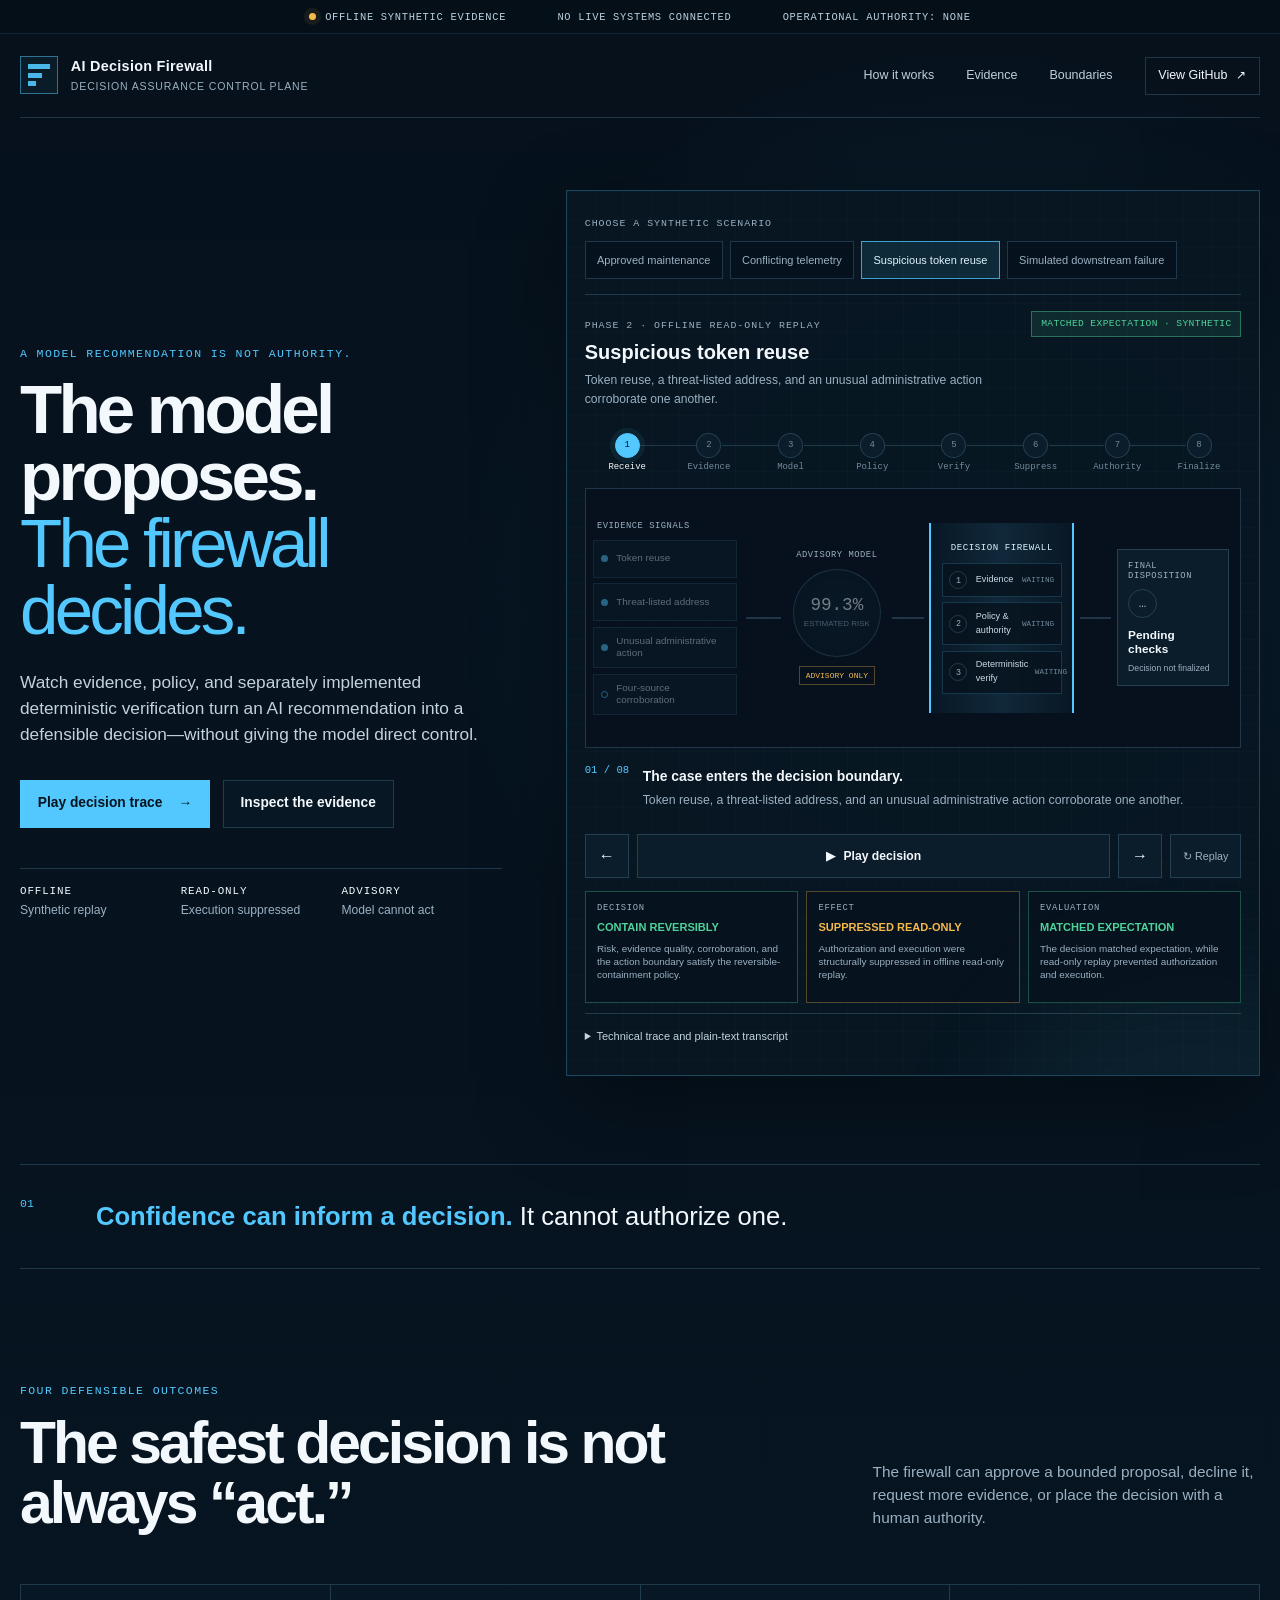
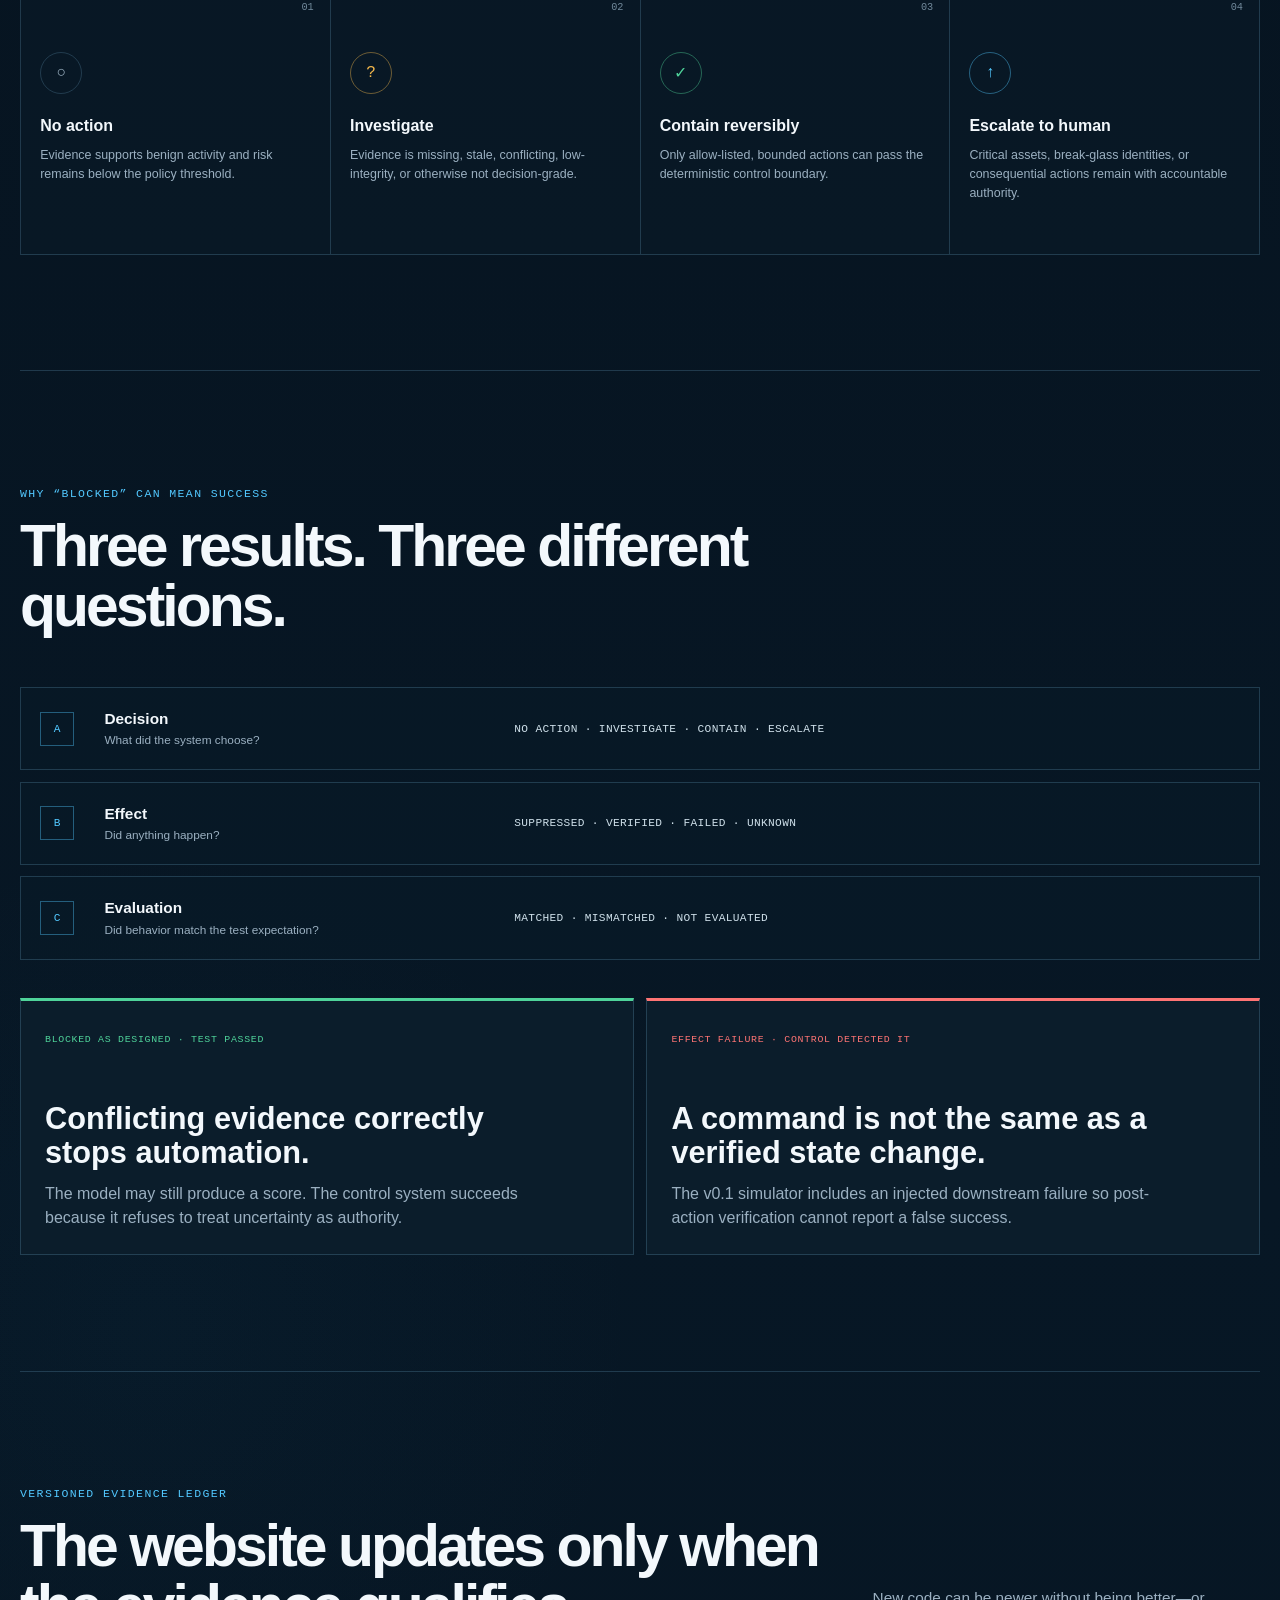
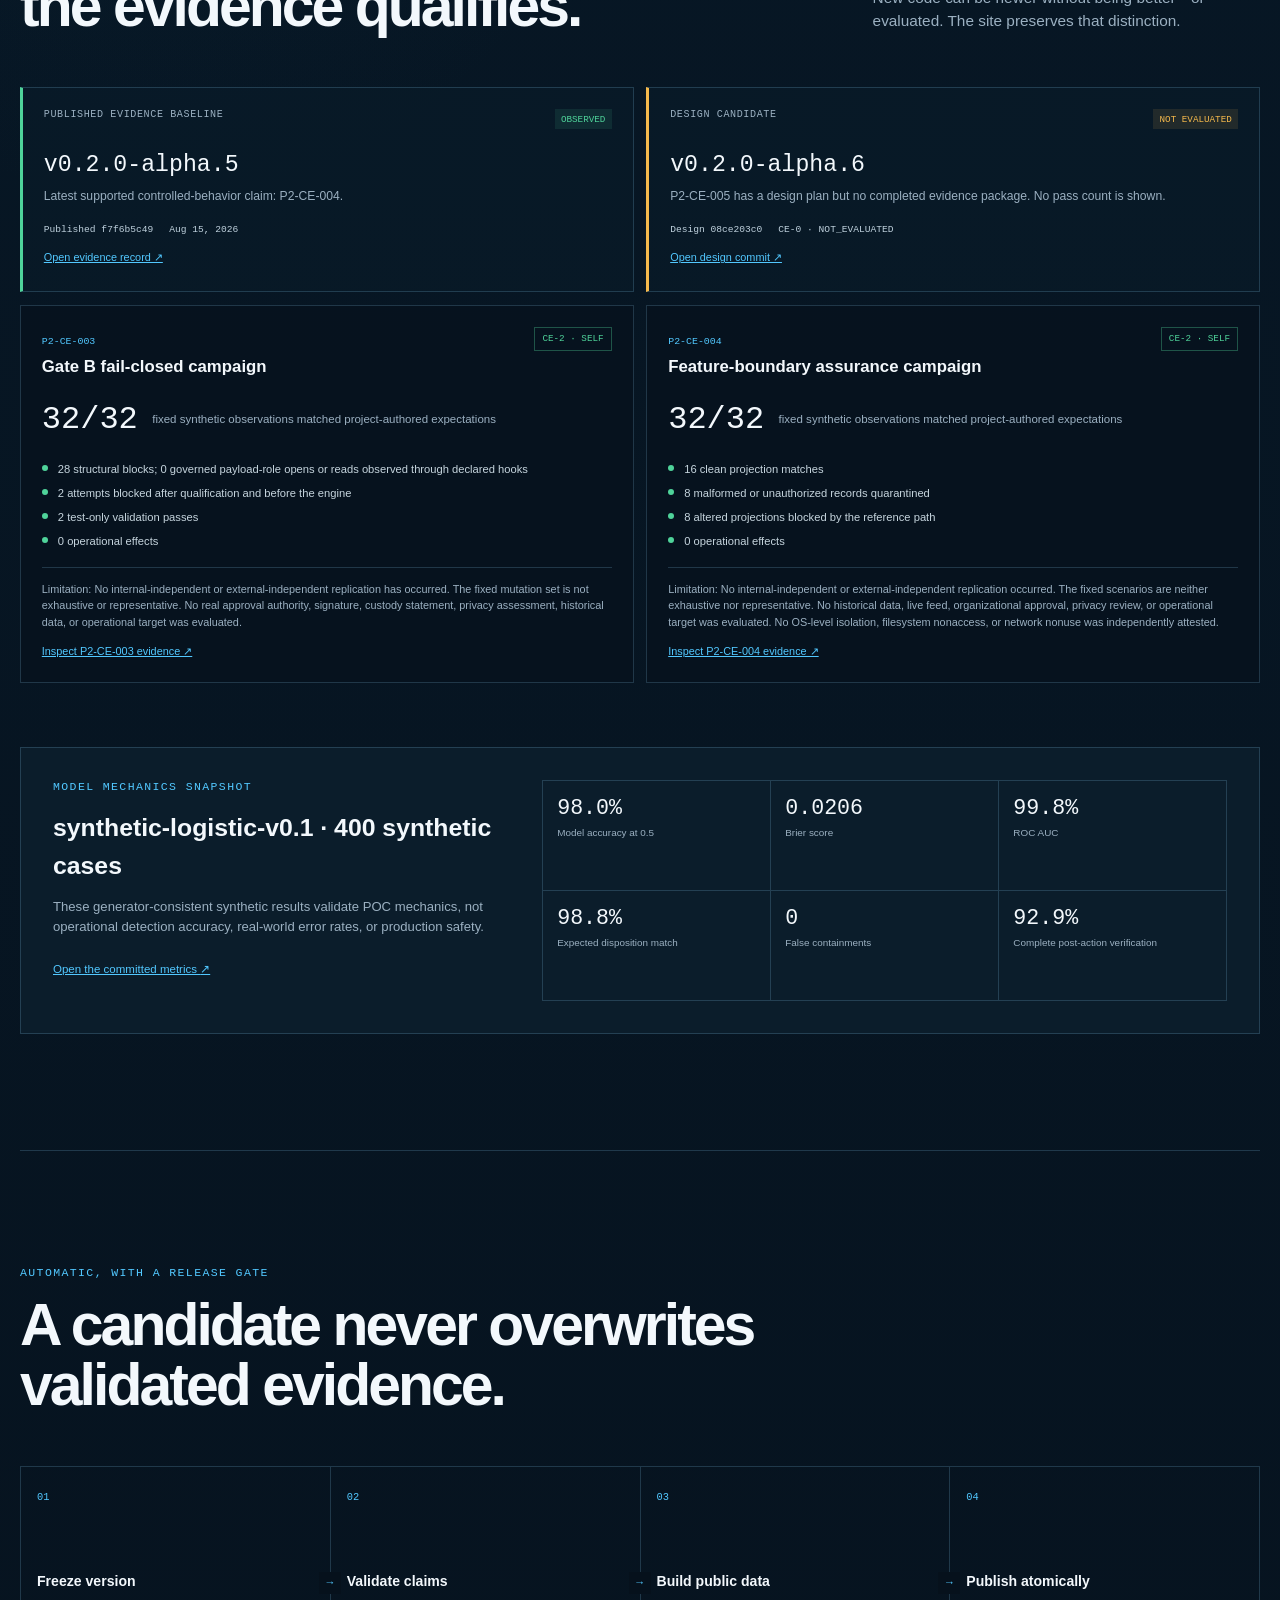
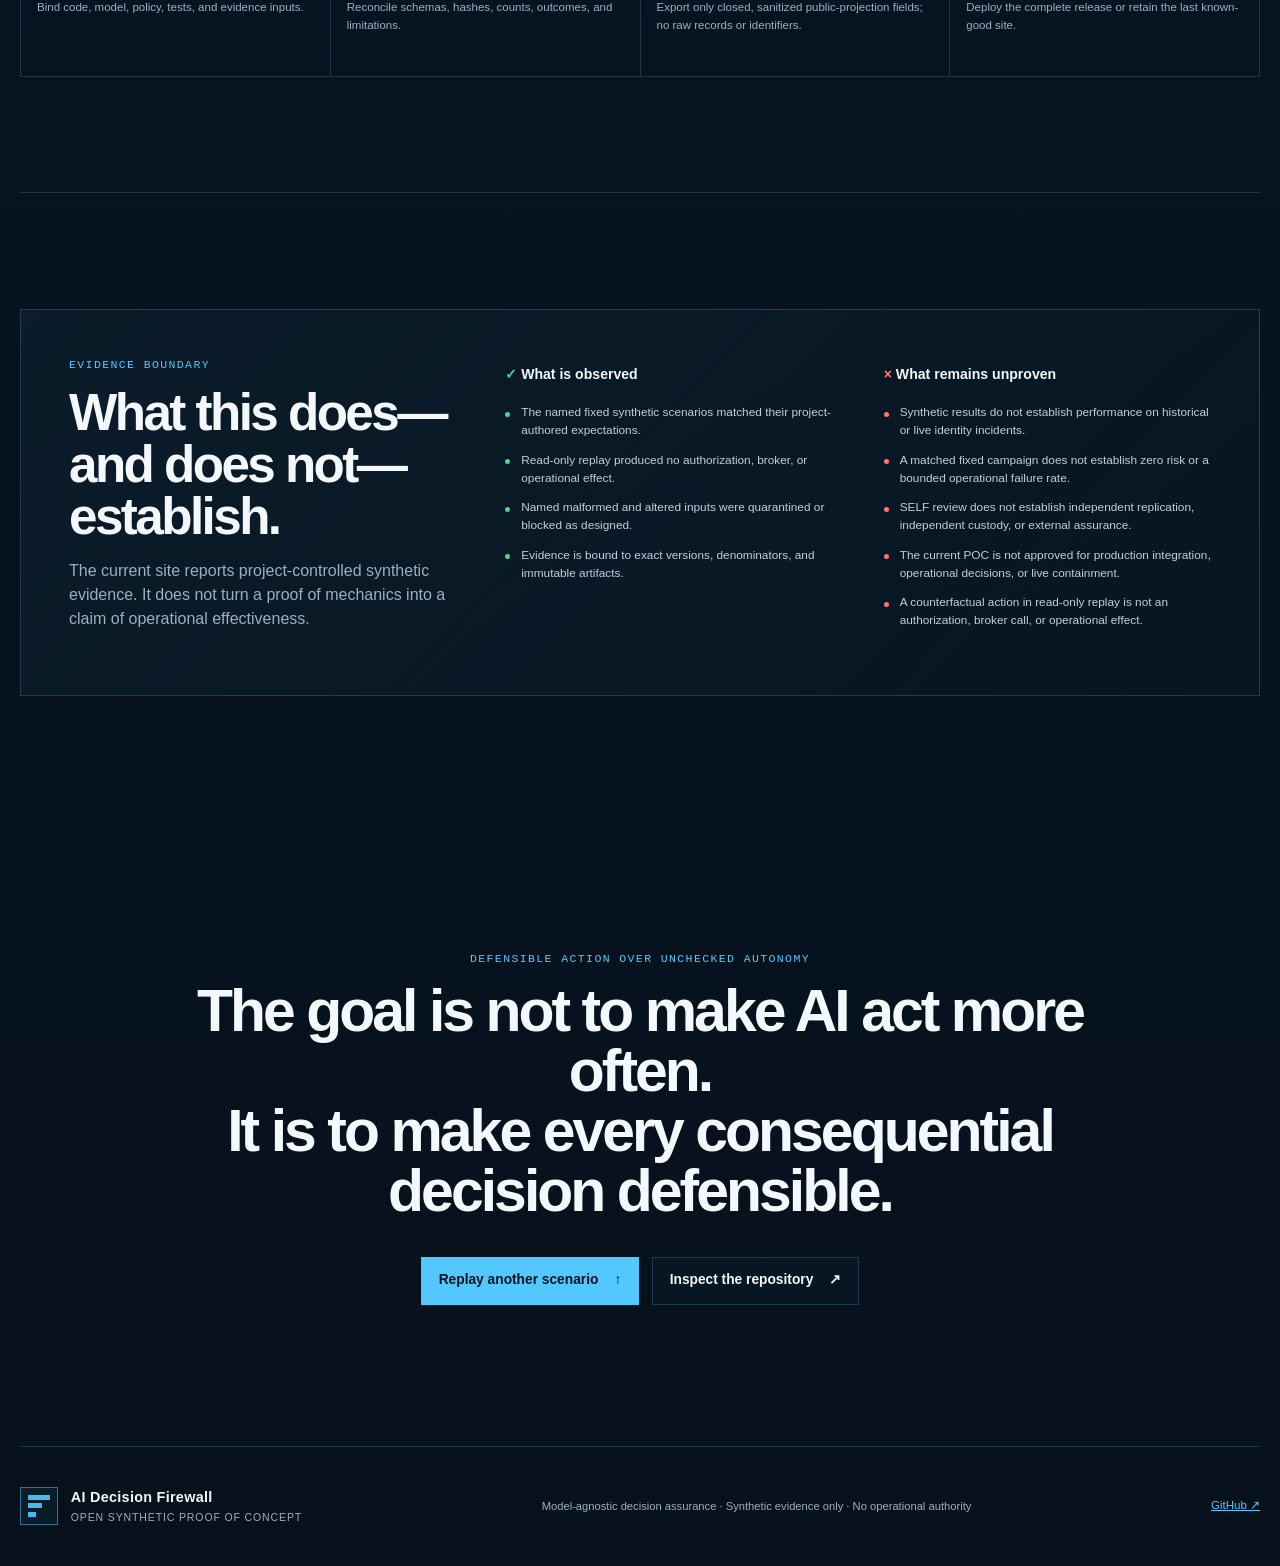
==== commit 854b15c5: "Complete Phase 2.5 engineering package" ====
--- a/site/index.html
+++ b/site/index.html
@@ -31,8 +31,8 @@
     <meta name="twitter:image" content="https://redxking.github.io/ai-decision-firewall/assets/og.png" />
     <title>AI Decision Firewall — Decision assurance, made visible</title>
     <link rel="icon" href="data:image/svg+xml,%3Csvg xmlns='http://www.w3.org/2000/svg' viewBox='0 0 64 64'%3E%3Crect width='64' height='64' rx='8' fill='%2306111c'/%3E%3Cpath d='M16 16h32v7H16zm0 13h24v7H16zm0 13h15v7H16z' fill='%2352c8ff'/%3E%3C/svg%3E" />
-    <link rel="stylesheet" href="./styles.css" />
-    <script src="./app.js" defer></script>
+    <link rel="stylesheet" href="./styles.css?v=1.0.4" />
+    <script src="./app.js?v=1.0.4" defer></script>
   </head>
   <body>
     <a class="skip-link" href="#decision-demo">Skip to the decision demonstration</a>
@@ -62,11 +62,11 @@
           <p class="eyebrow">A model recommendation is not authority.</p>
           <h1 id="hero-title">The model proposes.<br /><em>The firewall decides.</em></h1>
           <p class="hero-lede">
-            Watch evidence, policy, and independent verification turn an AI recommendation into a
+            Watch evidence, policy, and separately implemented deterministic verification turn an AI recommendation into a
             defensible decision—without giving the model direct control.
           </p>
           <div class="hero-actions">
-            <a class="button button-primary" href="#decision-demo">Run a decision <span aria-hidden="true">→</span></a>
+            <a class="button button-primary" href="#decision-demo" data-run-decision>Play decision trace <span aria-hidden="true">→</span></a>
             <a class="button button-secondary" href="#evidence">Inspect the evidence</a>
           </div>
           <ul class="boundary-list" aria-label="Current system boundary">
@@ -121,7 +121,7 @@
                 <span class="gate-title">Decision firewall</span>
                 <div data-gate="evidence"><i aria-hidden="true">1</i><span>Evidence</span><b>Waiting</b></div>
                 <div data-gate="policy"><i aria-hidden="true">2</i><span>Policy &amp; authority</span><b>Waiting</b></div>
-                <div data-gate="verify"><i aria-hidden="true">3</i><span>Independent verify</span><b>Waiting</b></div>
+                <div data-gate="verify"><i aria-hidden="true">3</i><span>Deterministic verify</span><b>Waiting</b></div>
               </div>
 
               <div class="flow-line outcome-line" aria-hidden="true"><span></span></div>
@@ -271,7 +271,7 @@
         <ol class="release-flow">
           <li><span>01</span><strong>Freeze version</strong><p>Bind code, model, policy, tests, and evidence inputs.</p></li>
           <li><span>02</span><strong>Validate claims</strong><p>Reconcile schemas, hashes, counts, outcomes, and limitations.</p></li>
-          <li><span>03</span><strong>Build public data</strong><p>Export only closed, sanitized, metadata-only fields.</p></li>
+          <li><span>03</span><strong>Build public data</strong><p>Export only closed, sanitized public-projection fields; no raw records or identifiers.</p></li>
           <li><span>04</span><strong>Publish atomically</strong><p>Deploy the complete release or retain the last known-good site.</p></li>
         </ol>
       </section>
@@ -303,7 +303,7 @@
         <p class="eyebrow">Defensible action over unchecked autonomy</p>
         <h2 id="closing-title">The goal is not to make AI act more often.<br />It is to make every consequential decision defensible.</h2>
         <div>
-          <a class="button button-primary" href="#decision-demo">Run another scenario <span aria-hidden="true">↑</span></a>
+        <a class="button button-primary" href="#decision-demo" data-run-decision>Replay another scenario <span aria-hidden="true">↑</span></a>
           <a class="button button-secondary" href="https://github.com/redxking/ai-decision-firewall">Inspect the repository <span aria-hidden="true">↗</span></a>
         </div>
       </section>
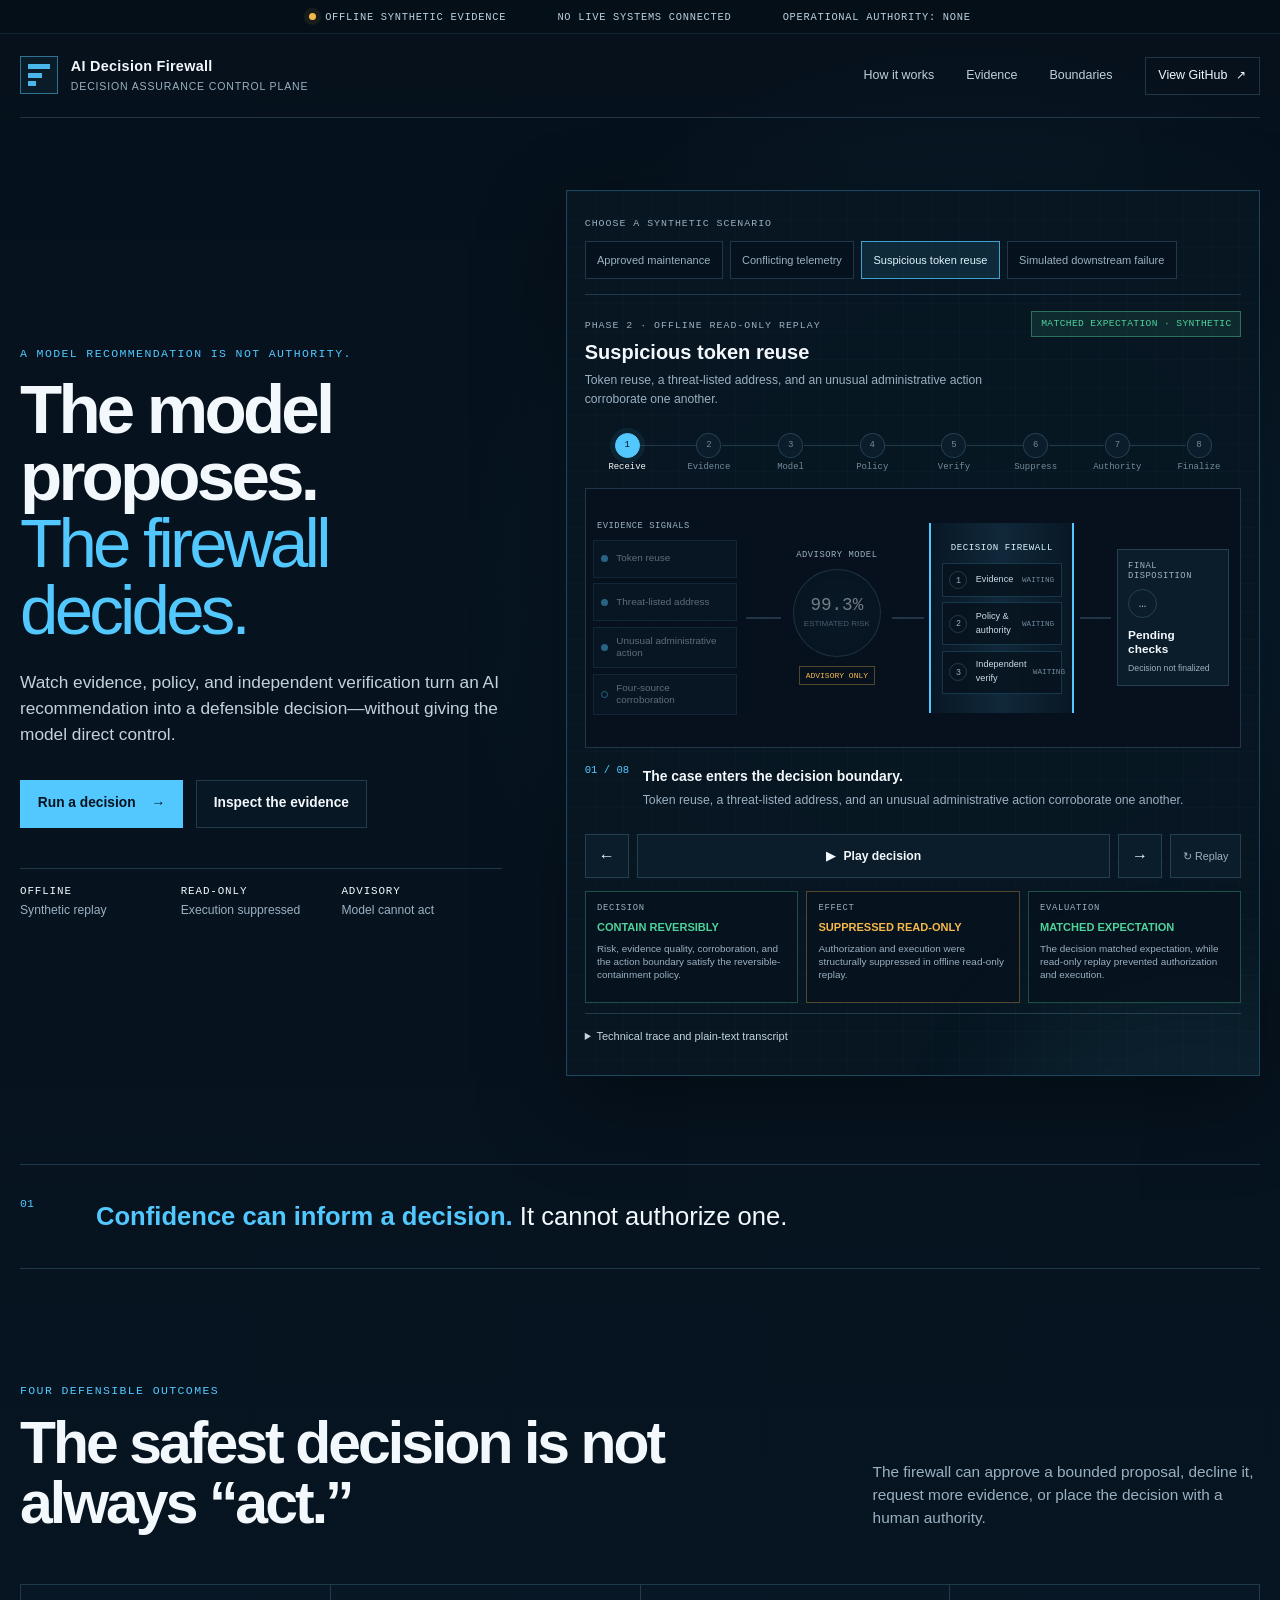
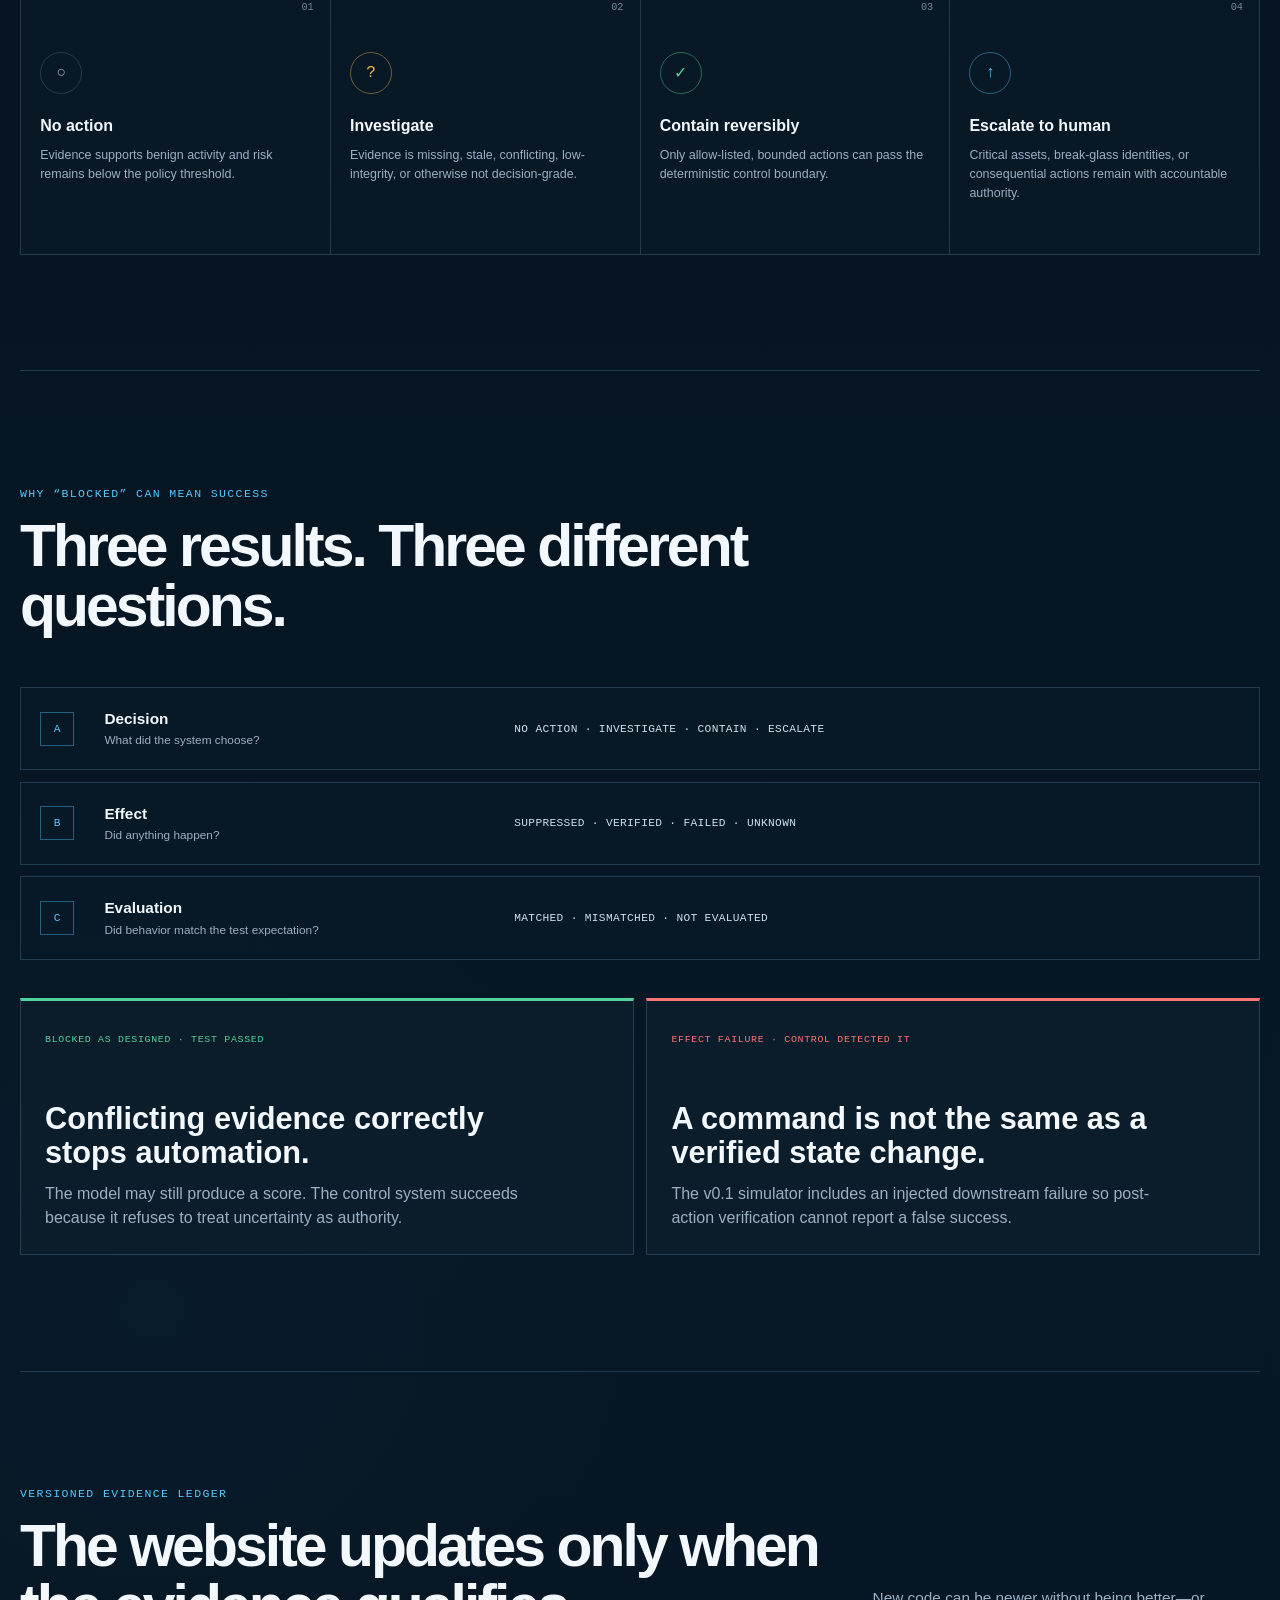
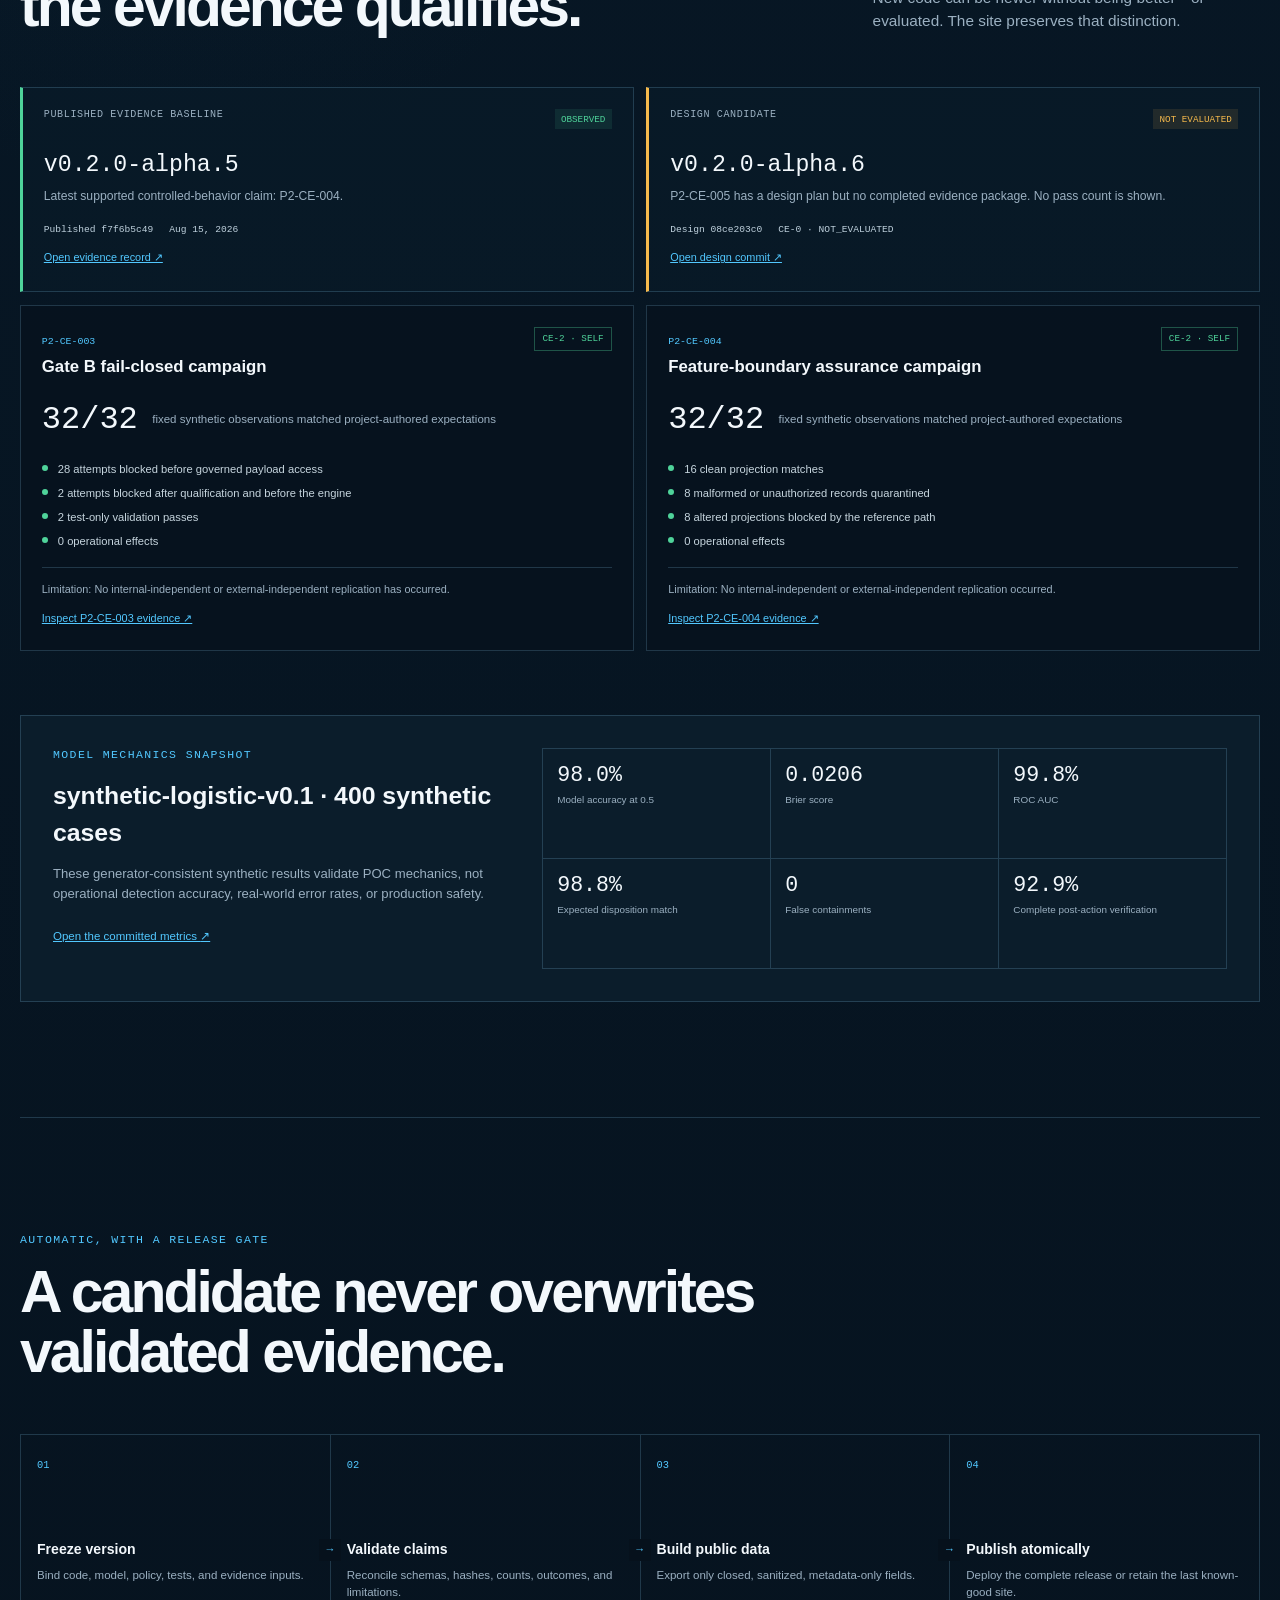
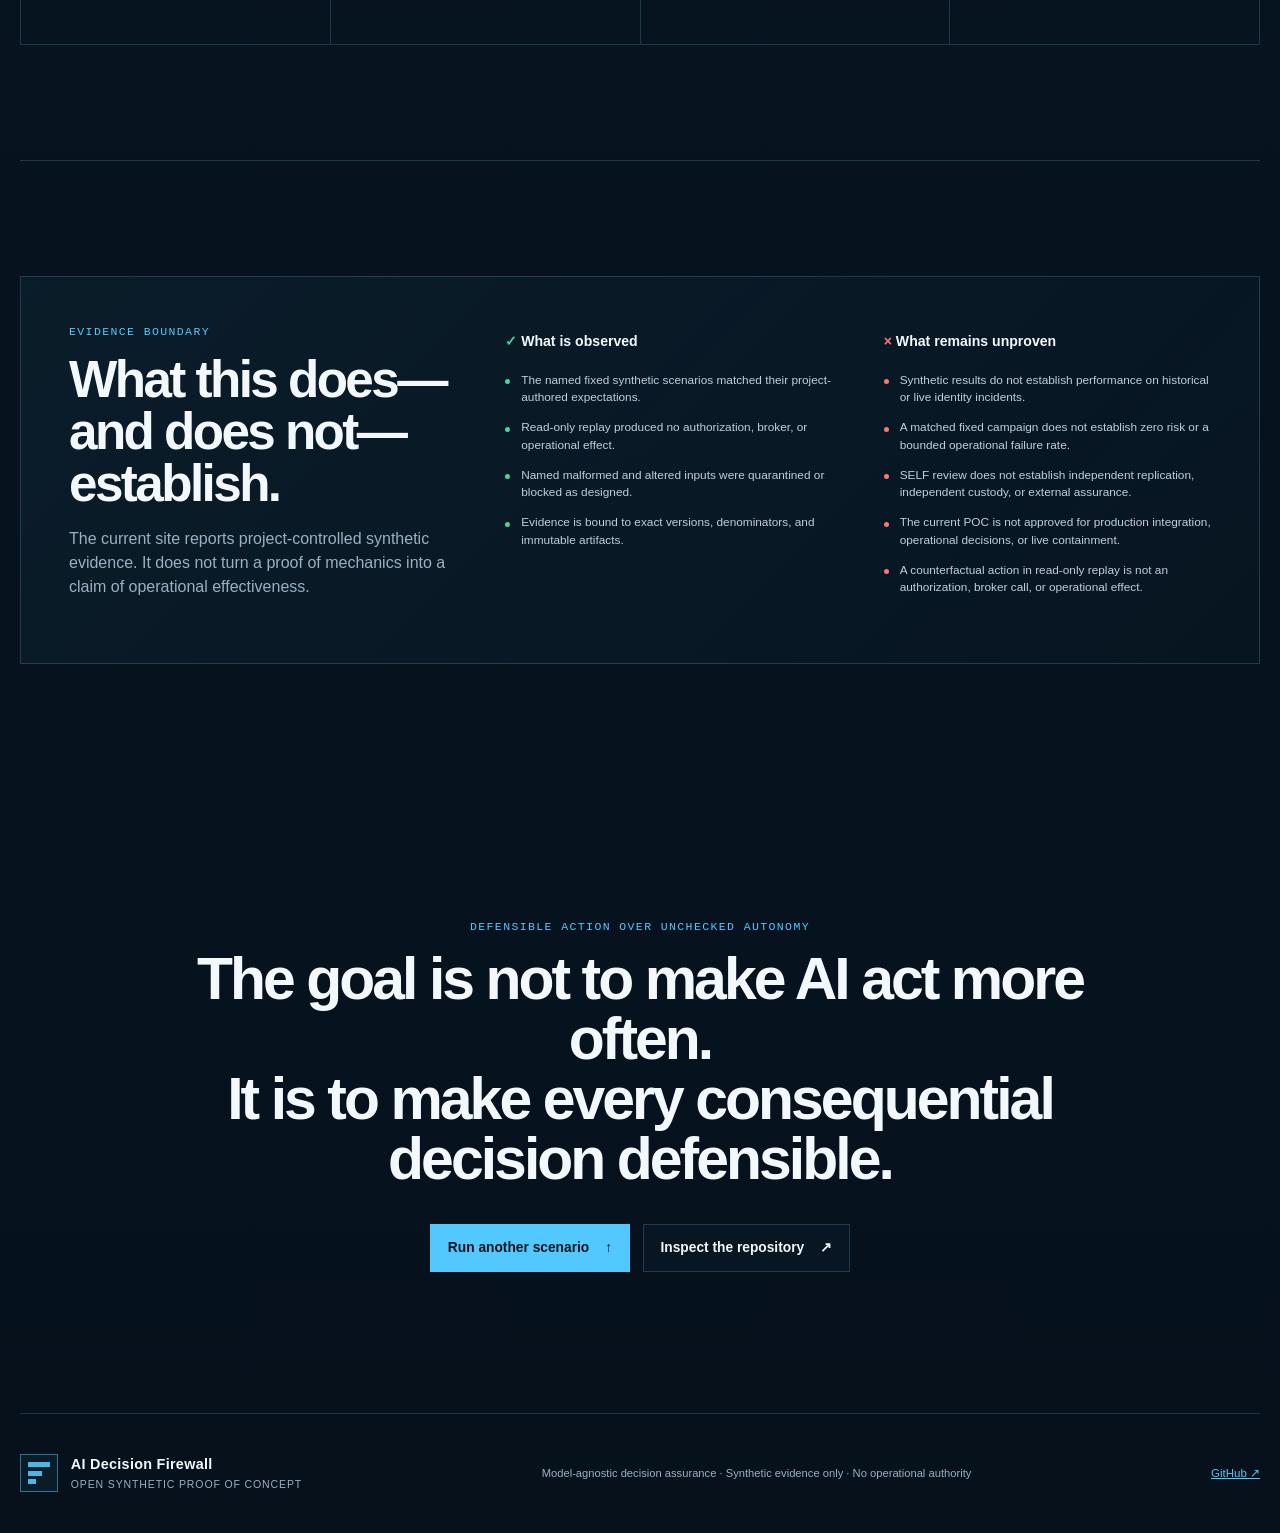
==== commit 194e163e: "Merge pull request #12 from redxking/codex/deploy-evidence-site Deploy evidence-gated decision websi" ====
--- a/site/index.html
+++ b/site/index.html
@@ -31,8 +31,8 @@
     <meta name="twitter:image" content="https://redxking.github.io/ai-decision-firewall/assets/og.png" />
     <title>AI Decision Firewall — Decision assurance, made visible</title>
     <link rel="icon" href="data:image/svg+xml,%3Csvg xmlns='http://www.w3.org/2000/svg' viewBox='0 0 64 64'%3E%3Crect width='64' height='64' rx='8' fill='%2306111c'/%3E%3Cpath d='M16 16h32v7H16zm0 13h24v7H16zm0 13h15v7H16z' fill='%2352c8ff'/%3E%3C/svg%3E" />
-    <link rel="stylesheet" href="./styles.css?v=1.0.4" />
-    <script src="./app.js?v=1.0.4" defer></script>
+    <link rel="stylesheet" href="./styles.css" />
+    <script src="./app.js" defer></script>
   </head>
   <body>
     <a class="skip-link" href="#decision-demo">Skip to the decision demonstration</a>
@@ -62,11 +62,11 @@
           <p class="eyebrow">A model recommendation is not authority.</p>
           <h1 id="hero-title">The model proposes.<br /><em>The firewall decides.</em></h1>
           <p class="hero-lede">
-            Watch evidence, policy, and separately implemented deterministic verification turn an AI recommendation into a
+            Watch evidence, policy, and independent verification turn an AI recommendation into a
             defensible decision—without giving the model direct control.
           </p>
           <div class="hero-actions">
-            <a class="button button-primary" href="#decision-demo" data-run-decision>Play decision trace <span aria-hidden="true">→</span></a>
+            <a class="button button-primary" href="#decision-demo">Run a decision <span aria-hidden="true">→</span></a>
             <a class="button button-secondary" href="#evidence">Inspect the evidence</a>
           </div>
           <ul class="boundary-list" aria-label="Current system boundary">
@@ -121,7 +121,7 @@
                 <span class="gate-title">Decision firewall</span>
                 <div data-gate="evidence"><i aria-hidden="true">1</i><span>Evidence</span><b>Waiting</b></div>
                 <div data-gate="policy"><i aria-hidden="true">2</i><span>Policy &amp; authority</span><b>Waiting</b></div>
-                <div data-gate="verify"><i aria-hidden="true">3</i><span>Deterministic verify</span><b>Waiting</b></div>
+                <div data-gate="verify"><i aria-hidden="true">3</i><span>Independent verify</span><b>Waiting</b></div>
               </div>
 
               <div class="flow-line outcome-line" aria-hidden="true"><span></span></div>
@@ -271,7 +271,7 @@
         <ol class="release-flow">
           <li><span>01</span><strong>Freeze version</strong><p>Bind code, model, policy, tests, and evidence inputs.</p></li>
           <li><span>02</span><strong>Validate claims</strong><p>Reconcile schemas, hashes, counts, outcomes, and limitations.</p></li>
-          <li><span>03</span><strong>Build public data</strong><p>Export only closed, sanitized public-projection fields; no raw records or identifiers.</p></li>
+          <li><span>03</span><strong>Build public data</strong><p>Export only closed, sanitized, metadata-only fields.</p></li>
           <li><span>04</span><strong>Publish atomically</strong><p>Deploy the complete release or retain the last known-good site.</p></li>
         </ol>
       </section>
@@ -303,7 +303,7 @@
         <p class="eyebrow">Defensible action over unchecked autonomy</p>
         <h2 id="closing-title">The goal is not to make AI act more often.<br />It is to make every consequential decision defensible.</h2>
         <div>
-        <a class="button button-primary" href="#decision-demo" data-run-decision>Replay another scenario <span aria-hidden="true">↑</span></a>
+          <a class="button button-primary" href="#decision-demo">Run another scenario <span aria-hidden="true">↑</span></a>
           <a class="button button-secondary" href="https://github.com/redxking/ai-decision-firewall">Inspect the repository <span aria-hidden="true">↗</span></a>
         </div>
       </section>
